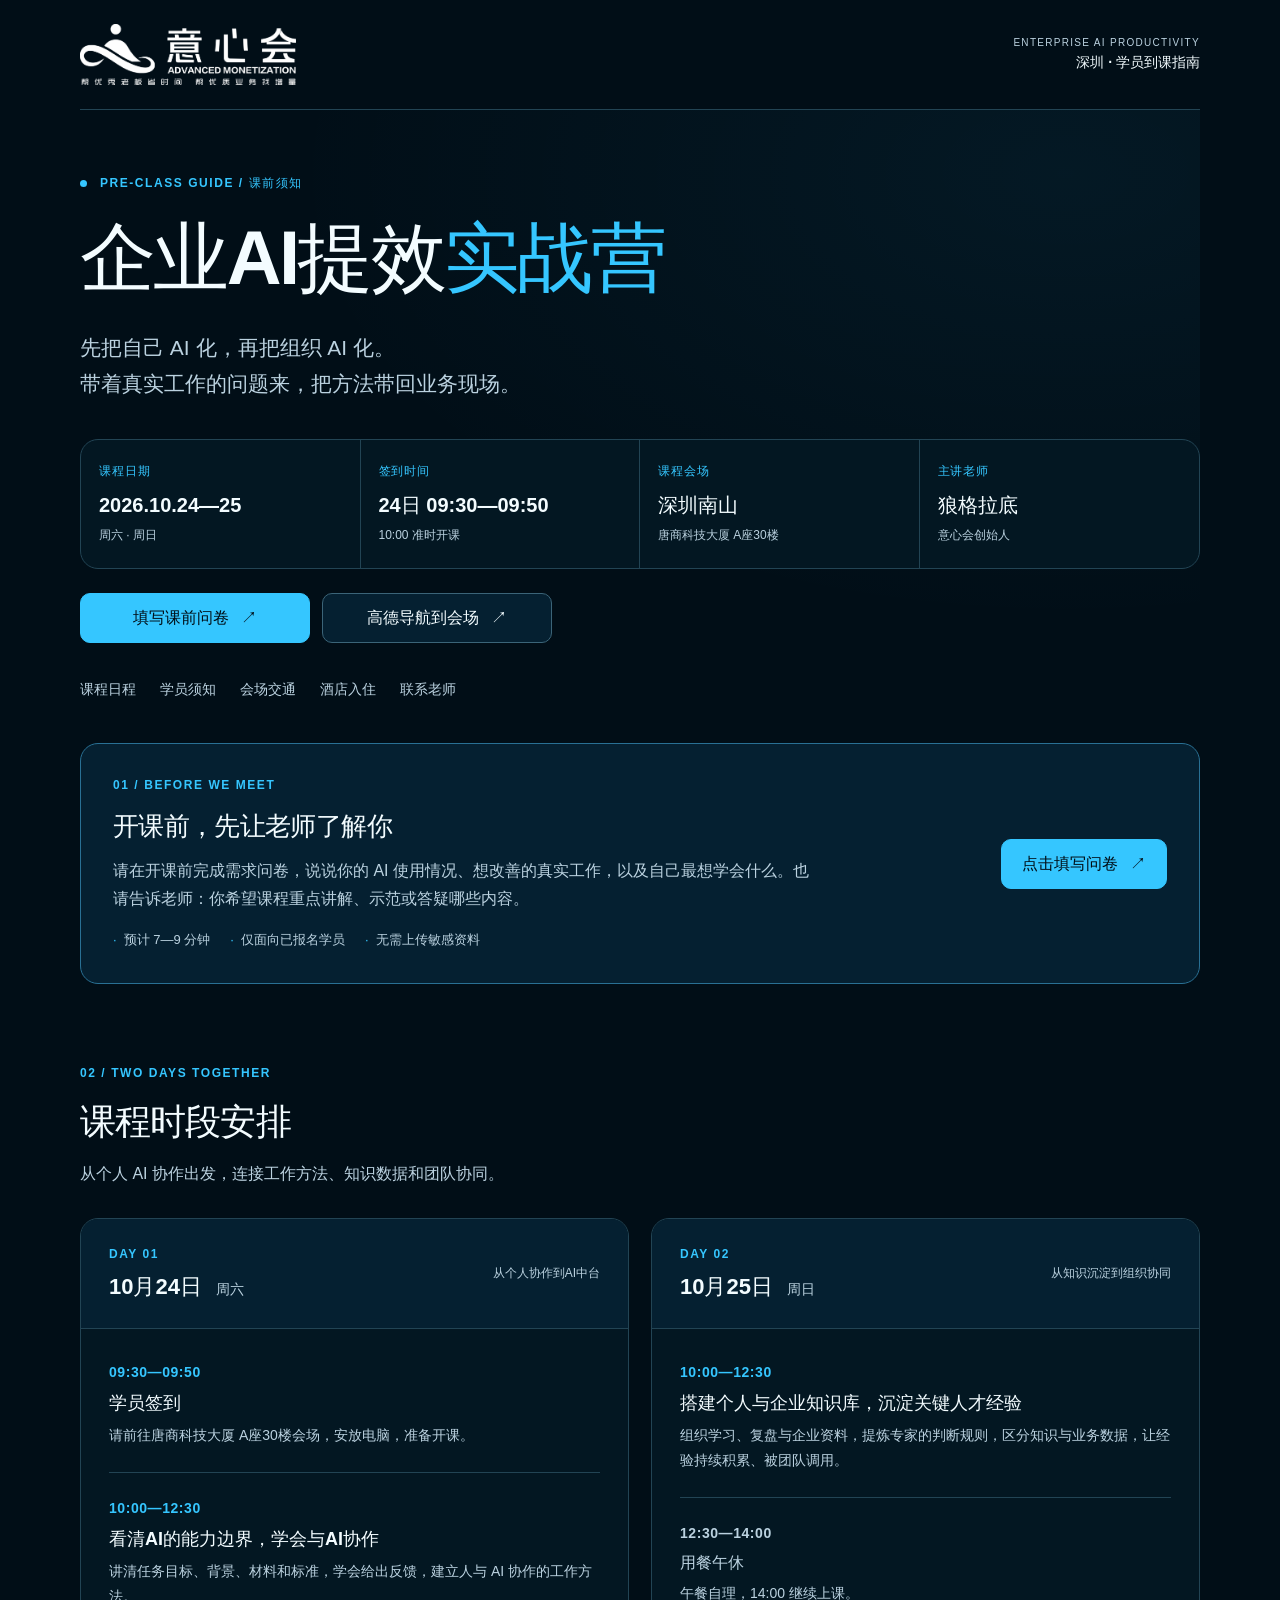
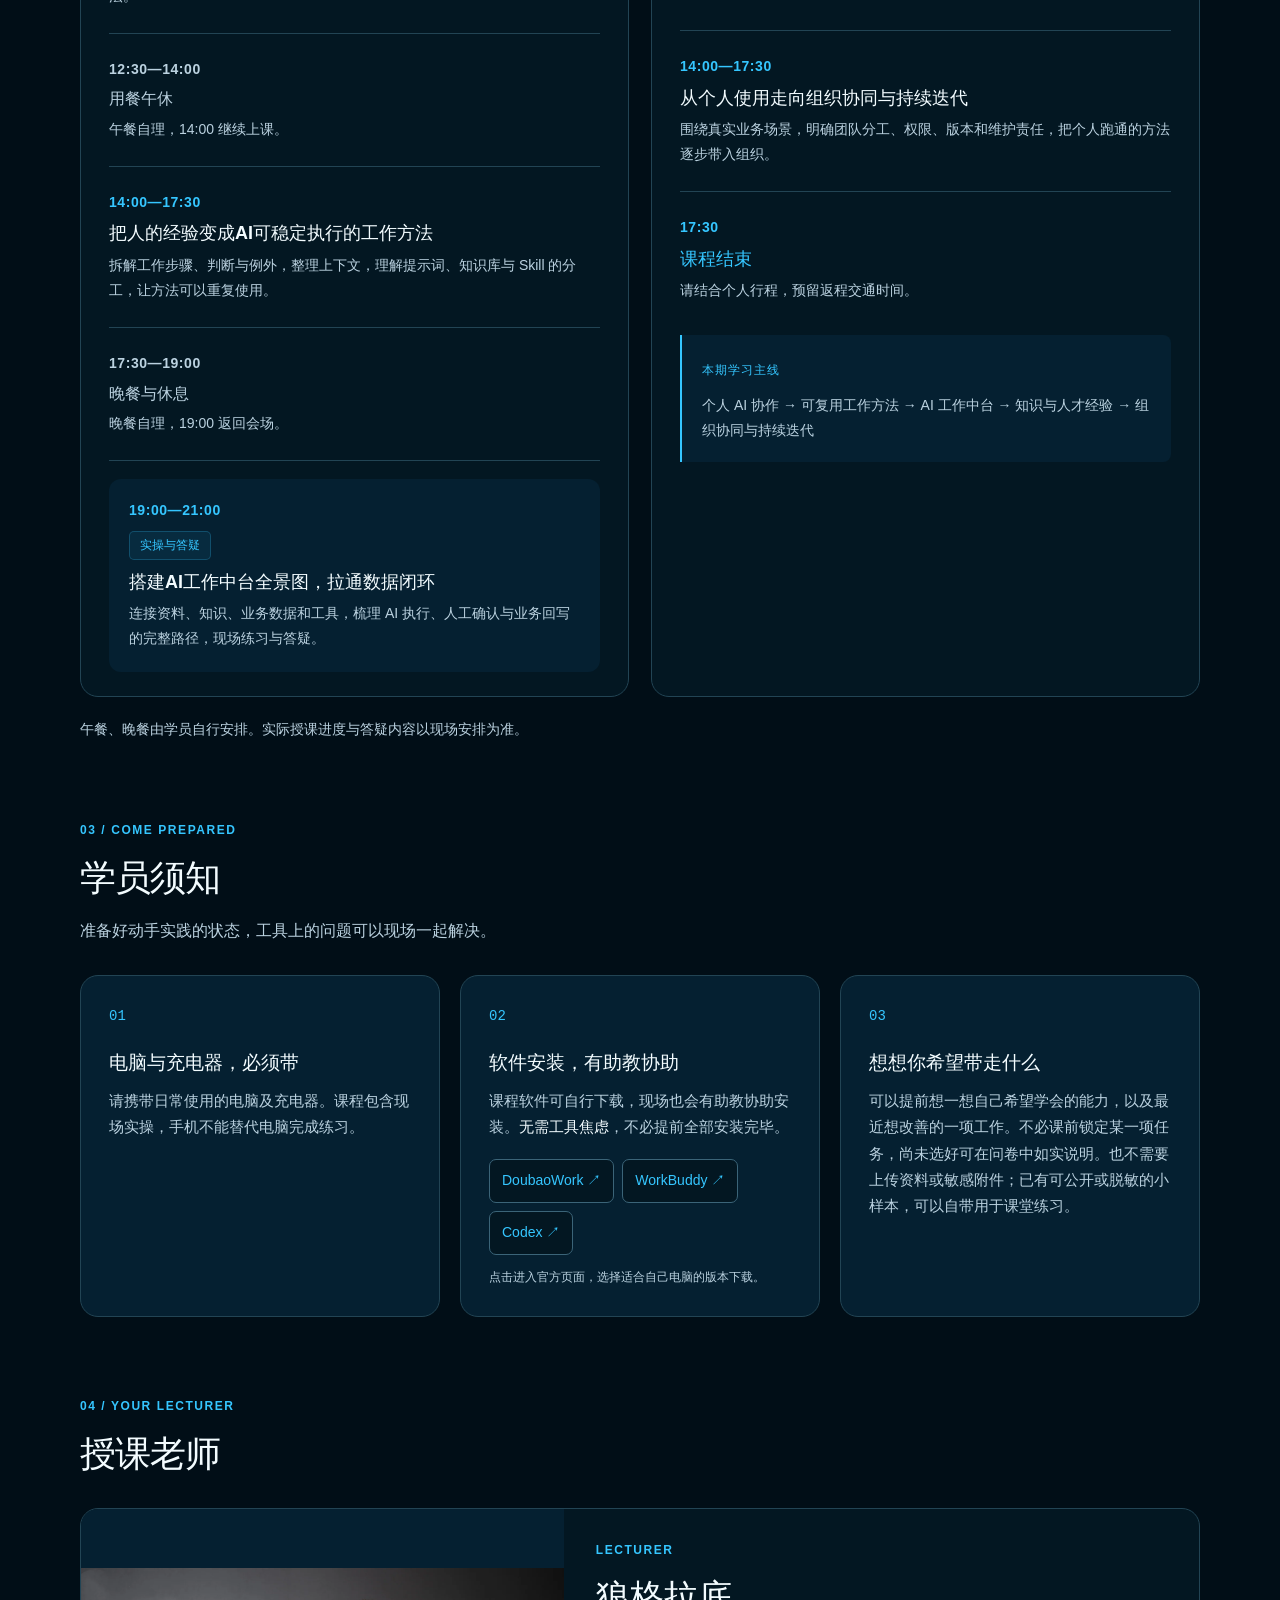
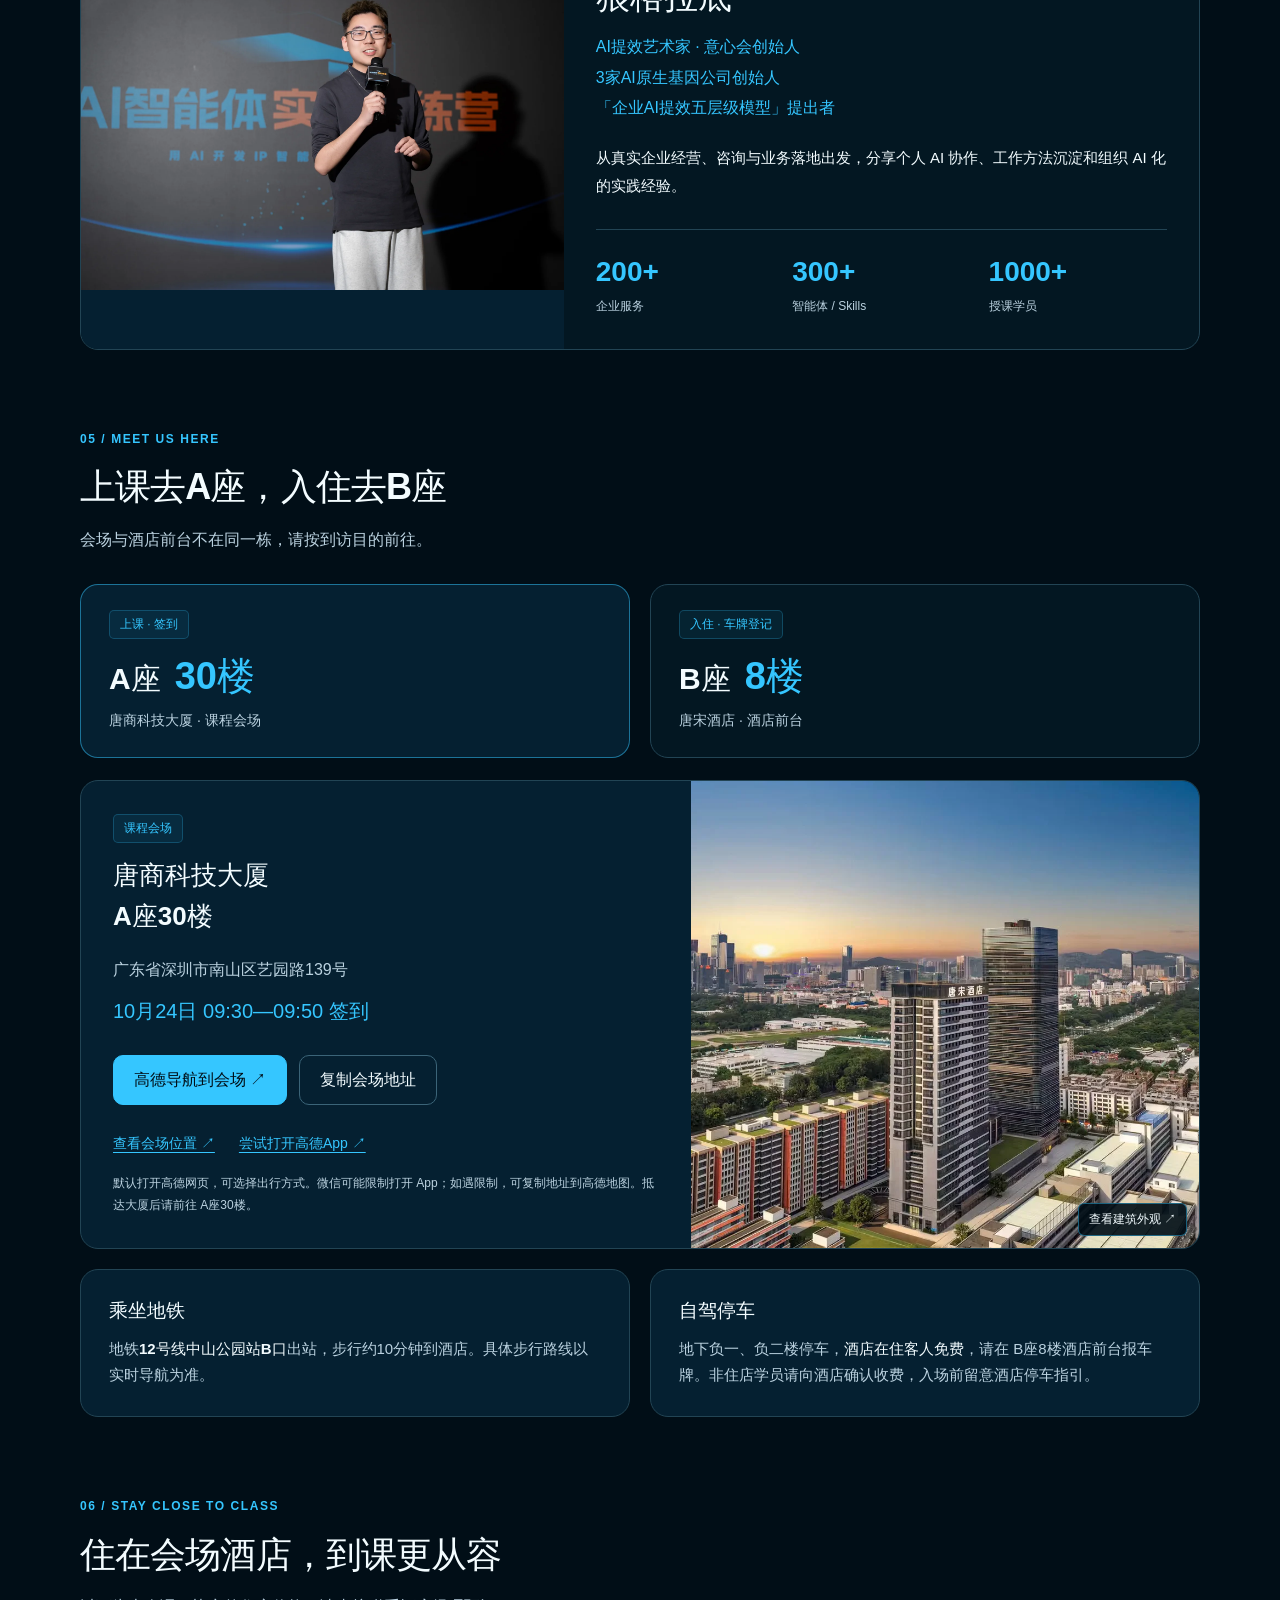
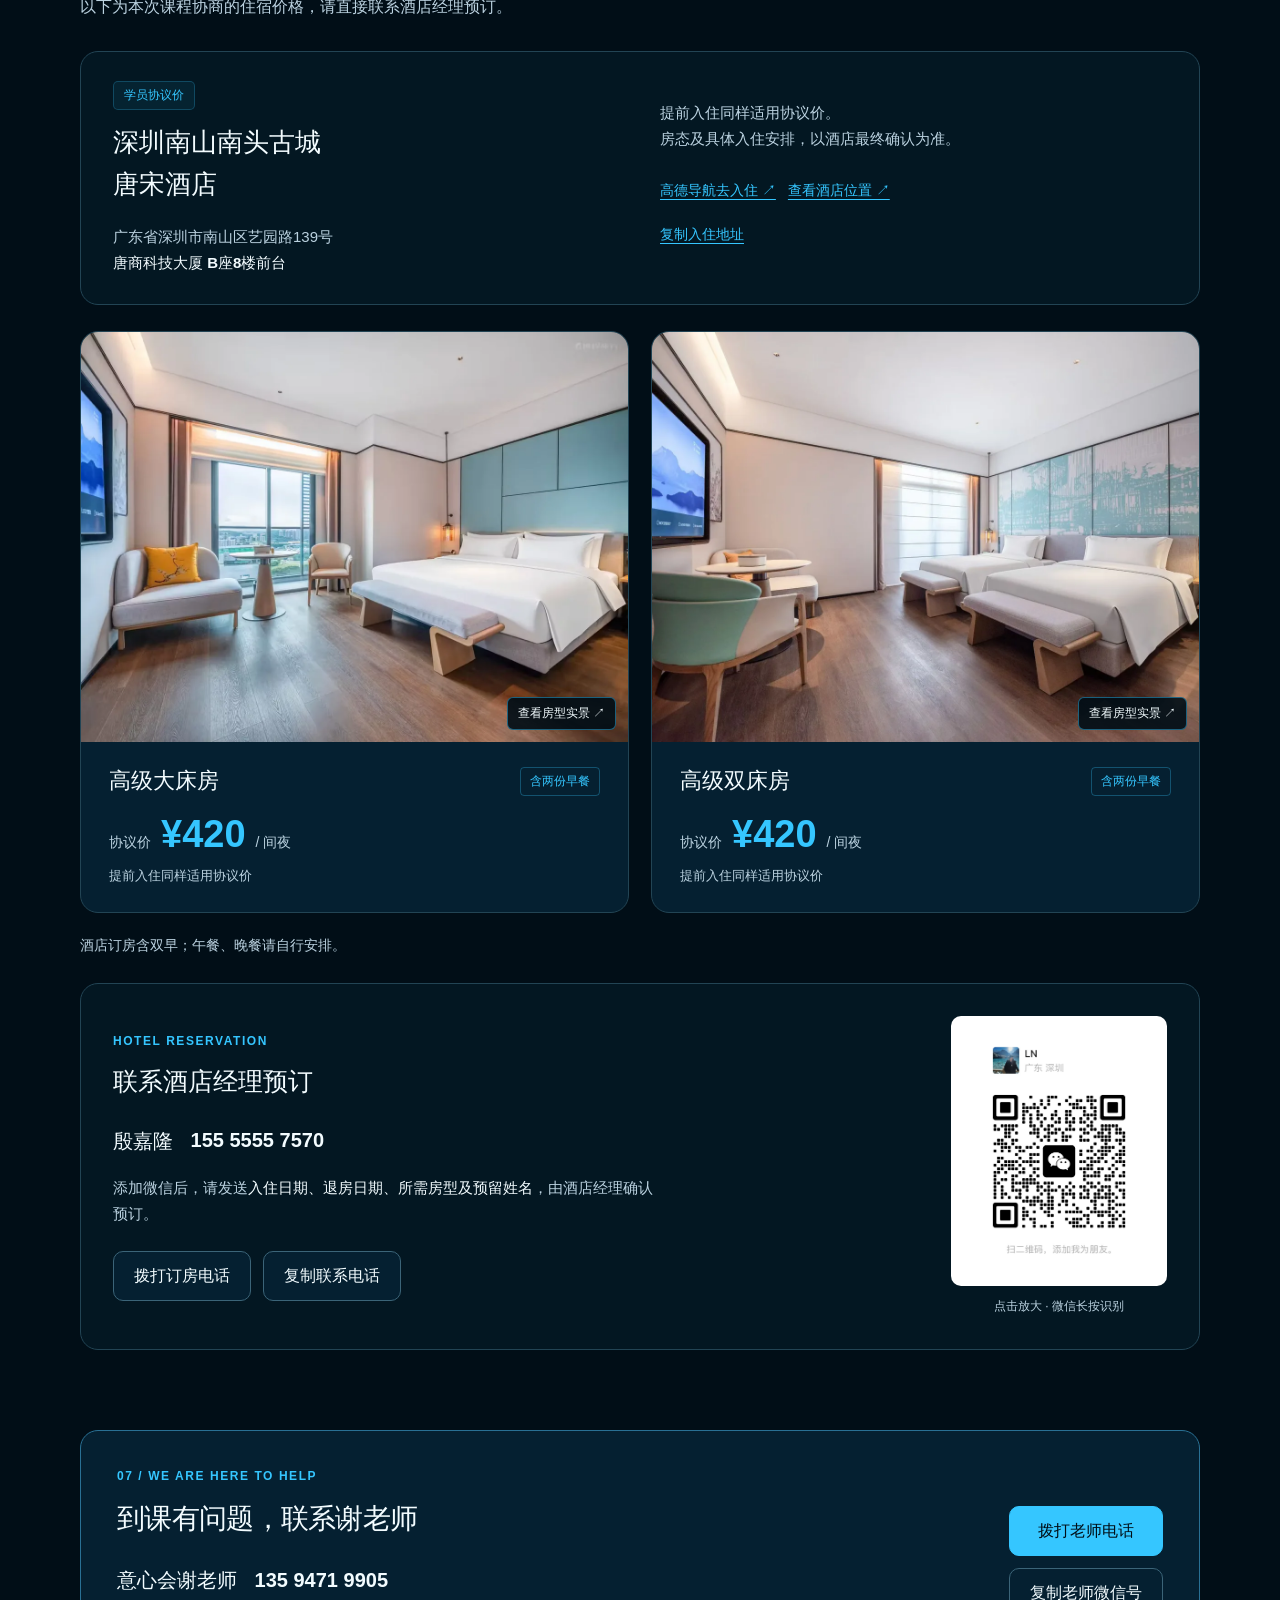
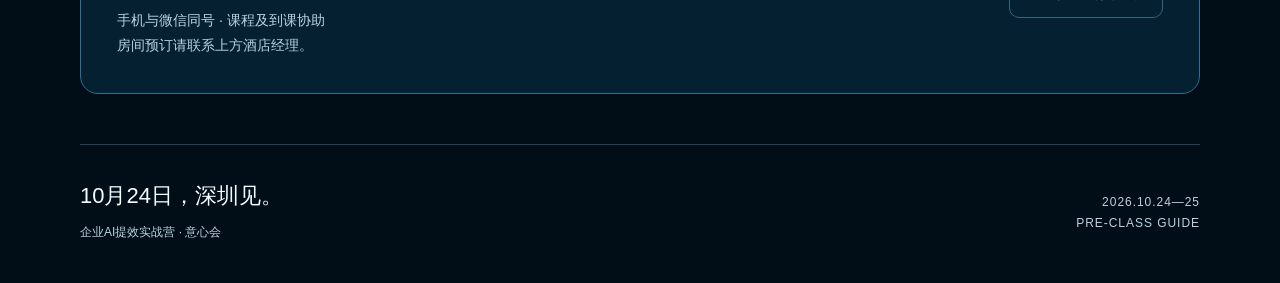
==== index.html @ a50c5058 "Publish Shenzhen October guide with approved survey and deduplicated hotel image" ====
<!doctype html>
<html lang="zh-CN">
<head>
  <meta charset="utf-8">
  <meta name="viewport" content="width=device-width, initial-scale=1, viewport-fit=cover">
  <meta name="theme-color" content="#010e17">
  <meta name="color-scheme" content="dark">
  <meta name="description" content="10月24—25日深圳《企业AI提效实战营》已报名学员课前须知：课程日程、课前问卷、会场导航与酒店入住。">
  <meta property="og:title" content="企业AI提效实战营｜深圳课前须知">
  <meta property="og:description" content="2026.10.24—25 · 深圳南山｜填写需求问卷，查看课程安排与会场交通。">
  <meta property="og:type" content="website">
  <meta property="og:url" content="https://yichinghui.github.io/enterprise-ai-productivity-camp-guide-2026-10/">
  <meta property="og:image" content="https://yichinghui.github.io/enterprise-ai-productivity-camp-guide-2026-10/assets/logo-blue.png">
  <title>企业AI提效实战营｜深圳课前须知</title>
  <link rel="stylesheet" href="styles.css?v=20261006-sz2">
  <script src="config.js?v=20261006-sz2" defer></script>
  <script src="app.js?v=20261006-sz2" defer></script>
</head>
<body>
  <a class="skip-link" href="#main">跳到课程内容</a>
  <header class="site-header wrap">
    <a class="brand" href="#main" aria-label="意心会 · 返回课前须知首页"><img src="assets/logo-white.png" alt="意心会" width="2127" height="599" fetchpriority="high"></a>
    <div class="header-note"><span>ENTERPRISE AI PRODUCTIVITY</span><strong>深圳 · 学员到课指南</strong></div>
  </header>
  <main id="main" class="wrap">
    <section class="hero" aria-labelledby="course-title">
      <p class="eyebrow"><span class="status-dot" aria-hidden="true"></span> PRE-CLASS GUIDE / 课前须知</p>
      <h1 id="course-title"><span class="title-line">企业AI提效</span><span class="title-line accent">实战营</span></h1>
      <p class="hero-description">先把自己 AI 化，再把组织 AI 化。<br>带着真实工作的问题来，把方法带回业务现场。</p>
      <div class="hero-facts">
        <div><span class="label">课程日期</span><strong>2026.10.24—25</strong><small>周六 · 周日</small></div>
        <div><span class="label">签到时间</span><strong>24日 09:30—09:50</strong><small>10:00 准时开课</small></div>
        <div><span class="label">课程会场</span><strong>深圳南山</strong><small>唐商科技大厦 A座30楼</small></div>
        <div><span class="label">主讲老师</span><strong>狼格拉底</strong><small>意心会创始人</small></div>
      </div>
      <div class="actions hero-actions">
        <a class="button primary" data-link="survey" data-survey href="https://fcntz0gsnz8y.feishu.cn/share/base/form/shrcnh0z5AeRukf8LrL9CZU8iFb">填写课前问卷 <span aria-hidden="true">↗</span></a>
        <a class="button secondary" data-link="venueNavigation" data-testid="hero-venue-nav" href="https://uri.amap.com/navigation?to=113.927476,22.550902,%E5%94%90%E5%95%86%E7%A7%91%E6%8A%80%E5%A4%A7%E5%8E%A6A%E6%A0%8B&amp;mode=car&amp;policy=0&amp;src=yixinhui&amp;callnative=0">高德导航到会场 <span aria-hidden="true">↗</span></a>
      </div>
      <nav class="section-nav" aria-label="页面内容导航"><a href="#schedule">课程日程</a><a href="#prepare">学员须知</a><a href="#venue">会场交通</a><a href="#hotel">酒店入住</a><a href="#contact">联系老师</a></nav>
    </section>

    <section id="survey" class="survey-card" aria-labelledby="survey-title">
      <div><p class="eyebrow">01 / BEFORE WE MEET</p><h2 id="survey-title">开课前，先让老师了解你</h2><p>请在开课前完成需求问卷，说说你的 AI 使用情况、想改善的真实工作，以及自己最想学会什么。也请告诉老师：你希望课程重点讲解、示范或答疑哪些内容。</p><div class="inline-notes"><span>预计 7—9 分钟</span><span>仅面向已报名学员</span><span>无需上传敏感资料</span></div></div>
      <a class="button primary" data-link="survey" data-testid="survey-link" data-survey href="https://fcntz0gsnz8y.feishu.cn/share/base/form/shrcnh0z5AeRukf8LrL9CZU8iFb">点击填写问卷 <span aria-hidden="true">↗</span></a>
    </section>

    <section id="schedule" class="section" aria-labelledby="schedule-title">
      <div class="section-heading"><p class="eyebrow">02 / TWO DAYS TOGETHER</p><h2 id="schedule-title">课程时段安排</h2><p>从个人 AI 协作出发，连接工作方法、知识数据和团队协同。</p></div>
      <div class="day-grid">
        <article class="day-card"><header><div><span class="eyebrow">DAY 01</span><h3>10月24日 <small>周六</small></h3></div><span class="day-label">从个人协作到AI中台</span></header>
          <ol class="timeline">
            <li><time>09:30—09:50</time><div><h4>学员签到</h4><p>请前往唐商科技大厦 A座30楼会场，安放电脑，准备开课。</p></div></li>
            <li><time>10:00—12:30</time><div><h4>看清AI的能力边界，学会与AI协作</h4><p>讲清任务目标、背景、材料和标准，学会给出反馈，建立人与 AI 协作的工作方法。</p></div></li>
            <li class="break"><time>12:30—14:00</time><div><h4>用餐午休</h4><p>午餐自理，14:00 继续上课。</p></div></li>
            <li><time>14:00—17:30</time><div><h4>把人的经验变成AI可稳定执行的工作方法</h4><p>拆解工作步骤、判断与例外，整理上下文，理解提示词、知识库与 Skill 的分工，让方法可以重复使用。</p></div></li>
            <li class="break"><time>17:30—19:00</time><div><h4>晚餐与休息</h4><p>晚餐自理，19:00 返回会场。</p></div></li>
            <li class="night"><time>19:00—21:00</time><div><span class="mini-tag">实操与答疑</span><h4>搭建AI工作中台全景图，拉通数据闭环</h4><p>连接资料、知识、业务数据和工具，梳理 AI 执行、人工确认与业务回写的完整路径，现场练习与答疑。</p></div></li>
          </ol>
        </article>
        <article class="day-card"><header><div><span class="eyebrow">DAY 02</span><h3>10月25日 <small>周日</small></h3></div><span class="day-label">从知识沉淀到组织协同</span></header>
          <ol class="timeline">
            <li><time>10:00—12:30</time><div><h4>搭建个人与企业知识库，沉淀关键人才经验</h4><p>组织学习、复盘与企业资料，提炼专家的判断规则，区分知识与业务数据，让经验持续积累、被团队调用。</p></div></li>
            <li class="break"><time>12:30—14:00</time><div><h4>用餐午休</h4><p>午餐自理，14:00 继续上课。</p></div></li>
            <li><time>14:00—17:30</time><div><h4>从个人使用走向组织协同与持续迭代</h4><p>围绕真实业务场景，明确团队分工、权限、版本和维护责任，把个人跑通的方法逐步带入组织。</p></div></li>
            <li class="finish"><time>17:30</time><div><h4>课程结束</h4><p>请结合个人行程，预留返程交通时间。</p></div></li>
          </ol>
          <div class="learning-note"><span class="label">本期学习主线</span><p>个人 AI 协作 → 可复用工作方法 → AI 工作中台 → 知识与人才经验 → 组织协同与持续迭代</p></div>
        </article>
      </div>
      <p class="section-note">午餐、晚餐由学员自行安排。实际授课进度与答疑内容以现场安排为准。</p>
    </section>

    <section id="prepare" class="section" aria-labelledby="prepare-title">
      <div class="section-heading"><p class="eyebrow">03 / COME PREPARED</p><h2 id="prepare-title">学员须知</h2><p>准备好动手实践的状态，工具上的问题可以现场一起解决。</p></div>
      <div class="prep-grid">
        <article class="info-card"><span class="card-index">01</span><h3>电脑与充电器，必须带</h3><p>请携带日常使用的电脑及充电器。课程包含现场实操，手机不能替代电脑完成练习。</p></article>
        <article class="info-card"><span class="card-index">02</span><h3>软件安装，有助教协助</h3><p>课程软件可自行下载，现场也会有助教协助安装。<strong>无需工具焦虑</strong>，不必提前全部安装完毕。</p><div class="software-links" aria-label="课程软件官方下载"><a href="https://www.doubao.com/work">DoubaoWork ↗</a><a href="https://www.workbuddy.cn/">WorkBuddy ↗</a><a href="https://learn.chatgpt.com/docs/app">Codex ↗</a></div><p class="software-note">点击进入官方页面，选择适合自己电脑的版本下载。</p></article>
        <article class="info-card"><span class="card-index">03</span><h3>想想你希望带走什么</h3><p>可以提前想一想自己希望学会的能力，以及最近想改善的一项工作。不必课前锁定某一项任务，尚未选好可在问卷中如实说明。也不需要上传资料或敏感附件；已有可公开或脱敏的小样本，可以自带用于课堂练习。</p></article>
      </div>
    </section>

    <section id="lecturer" class="section" aria-labelledby="lecturer-title">
      <div class="section-heading"><p class="eyebrow">04 / YOUR LECTURER</p><h2 id="lecturer-title">授课老师</h2></div>
      <article class="lecturer-card">
        <div class="lecturer-image"><img src="assets/lecturer-portrait.webp" alt="讲师狼格拉底在实战营现场授课" width="1800" height="1198" loading="lazy" decoding="async"></div>
        <div class="lecturer-copy"><p class="eyebrow">LECTURER</p><h3>狼格拉底</h3><p class="lecturer-roles">AI提效艺术家 · 意心会创始人<br>3家AI原生基因公司创始人<br>「企业AI提效五层级模型」提出者</p><p class="lecturer-intro">从真实企业经营、咨询与业务落地出发，分享个人 AI 协作、工作方法沉淀和组织 AI 化的实践经验。</p><div class="lecturer-stats" aria-label="讲师服务实践"><div><strong>200+</strong><span>企业服务</span></div><div><strong>300+</strong><span>智能体 / Skills</span></div><div><strong>1000+</strong><span>授课学员</span></div></div></div>
      </article>
    </section>

    <section id="venue" class="section" aria-labelledby="venue-title">
      <div class="section-heading"><p class="eyebrow">05 / MEET US HERE</p><h2 id="venue-title">上课去A座，入住去B座</h2><p>会场与酒店前台不在同一栋，请按到访目的前往。</p></div>
      <div class="arrival-grid" aria-label="会场与酒店前台位置">
        <article class="arrival-card venue-arrival"><span class="mini-tag">上课 · 签到</span><h3>A座 <strong>30楼</strong></h3><p>唐商科技大厦 · 课程会场</p></article>
        <article class="arrival-card"><span class="mini-tag">入住 · 车牌登记</span><h3>B座 <strong>8楼</strong></h3><p>唐宋酒店 · 酒店前台</p></article>
      </div>
      <div class="venue-card"><div><span class="mini-tag">课程会场</span><h3>唐商科技大厦<br>A座30楼</h3><p class="venue-address">广东省深圳市南山区艺园路139号</p><p class="venue-floor">10月24日 09:30—09:50 签到</p><div class="actions"><a class="button primary" data-link="venueNavigation" data-testid="venue-nav" href="https://uri.amap.com/navigation?to=113.927476,22.550902,%E5%94%90%E5%95%86%E7%A7%91%E6%8A%80%E5%A4%A7%E5%8E%A6A%E6%A0%8B&amp;mode=car&amp;policy=0&amp;src=yixinhui&amp;callnative=0">高德导航到会场 ↗</a><button class="button secondary" type="button" data-copy="广东省深圳市南山区艺园路139号唐商科技大厦A座30楼，企业AI提效实战营会场" data-copy-label="会场地址">复制会场地址</button></div><div class="map-options"><a data-link="venueDetail" data-testid="venue-poi" href="https://ditu.amap.com/ssr/search/poi_detail?id=B0LR0OOZNV">查看会场位置 ↗</a><a data-link="venueApp" href="https://uri.amap.com/navigation?to=113.927476,22.550902,%E5%94%90%E5%95%86%E7%A7%91%E6%8A%80%E5%A4%A7%E5%8E%A6A%E6%A0%8B&amp;mode=car&amp;policy=0&amp;src=yixinhui&amp;callnative=1">尝试打开高德App ↗</a></div><p class="map-tip">默认打开高德网页，可选择出行方式。微信可能限制打开 App；如遇限制，可复制地址到高德地图。抵达大厦后请前往 A座30楼。</p></div><a class="venue-photo" href="assets/hotel-exterior.jpg" data-image-open data-image-title="唐商科技大厦与唐宋酒店外观"><img src="assets/hotel-exterior.webp" alt="唐商科技大厦与唐宋酒店建筑外观，点击放大" width="951" height="852" loading="lazy" decoding="async"><span>查看建筑外观 ↗</span></a></div>
      <div class="transport-grid"><article class="info-card"><h3>乘坐地铁</h3><p>地铁<strong>12号线中山公园站B口</strong>出站，步行约10分钟到酒店。具体步行路线以实时导航为准。</p></article><article class="info-card"><h3>自驾停车</h3><p>地下负一、负二楼停车，<strong>酒店在住客人免费</strong>，请在 B座8楼酒店前台报车牌。非住店学员请向酒店确认收费，入场前留意酒店停车指引。</p></article></div>
    </section>

    <section id="hotel" class="section" aria-labelledby="hotel-title">
      <div class="section-heading"><p class="eyebrow">06 / STAY CLOSE TO CLASS</p><h2 id="hotel-title">住在会场酒店，到课更从容</h2><p>以下为本次课程协商的住宿价格，请直接联系酒店经理预订。</p></div>
      <div class="hotel-overview hotel-overview-text"><div><span class="mini-tag">学员协议价</span><h3>深圳南山南头古城<br>唐宋酒店</h3><p>广东省深圳市南山区艺园路139号<br><strong>唐商科技大厦 B座8楼前台</strong></p></div><div><p class="hotel-policy">提前入住同样适用协议价。<br>房态及具体入住安排，以酒店最终确认为准。</p><div class="actions"><a class="text-link" data-link="hotelNavigation" href="https://uri.amap.com/navigation?to=113.926429,22.550971,%E6%B7%B1%E5%9C%B3%E5%8D%97%E5%B1%B1%E7%A7%91%E6%8A%80%E5%9B%AD%E5%8D%97%E5%A4%B4%E5%8F%A4%E5%9F%8E%E5%94%90%E5%AE%8B%E9%85%92%E5%BA%97&amp;mode=car&amp;policy=0&amp;src=yixinhui&amp;callnative=0">高德导航去入住 ↗</a><a class="text-link" data-link="hotelDetail" href="https://ditu.amap.com/ssr/search/poi_detail?id=B0L3AOY7JL">查看酒店位置 ↗</a></div><button class="copy-text" type="button" data-copy="深圳南山南头古城唐宋酒店，广东省深圳市南山区艺园路139号唐商科技大厦B座8楼前台" data-copy-label="酒店入住地址">复制入住地址</button></div></div>
      <div class="room-grid">
        <article class="room-card"><a class="room-photo" href="assets/room-king.jpg" data-image-open data-image-title="高级大床房实景"><img src="assets/room-king.webp" alt="高级大床房实景照片，点击放大" width="1200" height="900" loading="lazy" decoding="async"><span>查看房型实景 ↗</span></a><div class="room-copy"><div class="room-heading"><h3>高级大床房</h3><span class="breakfast">含两份早餐</span></div><p class="room-price"><span>协议价</span><strong>¥420</strong><span>/ 间夜</span></p><p>提前入住同样适用协议价</p></div></article>
        <article class="room-card"><a class="room-photo" href="assets/room-twin.jpg" data-image-open data-image-title="高级双床房实景"><img src="assets/room-twin.webp" alt="高级双床房实景照片，点击放大" width="1200" height="900" loading="lazy" decoding="async"><span>查看房型实景 ↗</span></a><div class="room-copy"><div class="room-heading"><h3>高级双床房</h3><span class="breakfast">含两份早餐</span></div><p class="room-price"><span>协议价</span><strong>¥420</strong><span>/ 间夜</span></p><p>提前入住同样适用协议价</p></div></article>
      </div>
      <p class="section-note">酒店订房含双早；午餐、晚餐请自行安排。</p>
      <div class="booking-card"><div class="booking-copy"><p class="eyebrow">HOTEL RESERVATION</p><h3>联系酒店经理预订</h3><p class="booking-name">殷嘉隆 <a href="tel:15555557570">155 5555 7570</a></p><p>添加微信后，请发送<strong>入住日期、退房日期、所需房型及预留姓名</strong>，由酒店经理确认预订。</p><div class="actions"><a class="button secondary" href="tel:15555557570">拨打订房电话</a><button class="button secondary" type="button" data-copy="15555557570" data-copy-label="订房联系电话">复制联系电话</button></div></div><div class="qr-block"><a class="qr-link" href="assets/manager-wechat.jpg" data-qr-open aria-label="放大酒店经理殷嘉隆的微信二维码"><img src="assets/manager-wechat.jpg" alt="酒店经理殷嘉隆微信名片二维码，点击放大后可长按识别" width="888" height="1131" loading="lazy" decoding="async"></a><p>点击放大 · 微信长按识别</p></div></div>
    </section>

    <section id="contact" class="contact-card" aria-labelledby="contact-title"><div><p class="eyebrow">07 / WE ARE HERE TO HELP</p><h2 id="contact-title">到课有问题，联系谢老师</h2><p class="contact-name">意心会谢老师 <a href="tel:13594719905">135 9471 9905</a></p><p>手机与微信同号 · 课程及到课协助<br>房间预订请联系上方酒店经理。</p></div><div class="actions"><a class="button primary" href="tel:13594719905">拨打老师电话</a><button class="button secondary" type="button" data-copy="13594719905" data-copy-label="谢老师微信号">复制老师微信号</button></div></section>
    <footer class="footer"><div><strong>10月24日，深圳见。</strong><p>企业AI提效实战营 · 意心会</p></div><span>2026.10.24—25<br>PRE-CLASS GUIDE</span></footer>
  </main>

  <nav class="mobile-dock" aria-label="学员快捷操作"><a class="button primary" data-link="survey" data-survey href="https://fcntz0gsnz8y.feishu.cn/share/base/form/shrcnh0z5AeRukf8LrL9CZU8iFb">填写问卷 ↗</a><a class="button secondary" data-link="venueNavigation" href="https://uri.amap.com/navigation?to=113.927476,22.550902,%E5%94%90%E5%95%86%E7%A7%91%E6%8A%80%E5%A4%A7%E5%8E%A6A%E6%A0%8B&amp;mode=car&amp;policy=0&amp;src=yixinhui&amp;callnative=0">高德导航 ↗</a></nav>
  <div id="toast" role="status" aria-live="polite" aria-atomic="true"></div>
  <dialog id="qr-dialog" aria-labelledby="qr-title"><div class="dialog-head"><h2 id="qr-title">酒店经理 · 殷嘉隆</h2><button class="close-button" type="button" data-qr-close aria-label="关闭微信二维码">关闭 ×</button></div><p>在微信中长按二维码识别；也可保存图片后扫一扫。</p><img src="assets/manager-wechat.jpg" alt="酒店经理殷嘉隆的完整微信二维码名片" width="888" height="1131" loading="lazy"><a href="assets/manager-wechat.jpg" target="_blank" rel="noopener noreferrer">打开原图 ↗</a></dialog>
  <dialog id="image-dialog" aria-labelledby="image-title" aria-describedby="image-help">
    <div class="dialog-head"><h2 id="image-title">酒店实景图片</h2><button class="close-button" type="button" data-image-close aria-label="关闭酒店图片">关闭 ×</button></div>
    <p id="image-help">点击“放大细节”后，可滑动查看图片；微信中也可长按保存。</p>
    <div class="image-tools"><button class="button secondary" type="button" data-image-zoom aria-pressed="false" aria-controls="image-frame">放大细节 ＋</button><a id="image-original" href="assets/hotel-exterior.jpg">打开 JPG 原图 ↗</a></div>
    <p id="image-status" role="status" aria-live="polite" hidden></p>
    <button class="button secondary" type="button" data-image-retry hidden>重新加载图片</button>
    <div id="image-frame" class="image-frame" tabindex="0" role="region" aria-label="酒店图片，可放大后滑动查看"><img id="guide-full-image" src="assets/hotel-exterior.jpg" alt="唐宋酒店建筑外观" width="951" height="852" loading="lazy" decoding="async"></div>
  </dialog>
  <noscript><p class="noscript-note">会场：深圳市南山区艺园路139号唐商科技大厦A座30楼；酒店入住：B座8楼；联系老师：13594719905。主要链接可直接打开；复制按钮需要启用JavaScript。</p></noscript>
</body>
</html>
---- styles.css ----
:root{--bg:#010e17;--section:#031722;--card:#052031;--accent:#35c6ff;--text:#f3fcff;--muted:#bbd2e0;--border:#224454;--radius:18px;color-scheme:dark;font-family:-apple-system,BlinkMacSystemFont,"Segoe UI","PingFang SC","Microsoft YaHei",sans-serif;color:var(--text);background:var(--bg);font-synthesis:none}
*{box-sizing:border-box}html{scroll-behavior:smooth;scroll-padding-top:24px}body{margin:0;font-size:16px;line-height:1.75;-webkit-text-size-adjust:100%}a{color:inherit;text-decoration:none}button{font:inherit;cursor:pointer}img{display:block;max-width:100%;height:auto}h1,h2,h3,h4,p{margin:0}h1,h2,h3,h4{line-height:1.35}h2{font-size:clamp(24px,3.2vw,36px);letter-spacing:-.025em}h3{font-size:22px}h4{font-size:18px}p{color:var(--muted)}button,a,summary{-webkit-tap-highlight-color:transparent}:focus-visible{outline:3px solid var(--accent);outline-offset:5px}::selection{background:var(--accent);color:var(--bg)}.wrap{width:min(1120px,calc(100% - 48px));margin-inline:auto}.accent{color:var(--accent)}.eyebrow,.label{font-size:12px;letter-spacing:.13em;font-weight:700;color:var(--accent);line-height:1.6}.label{letter-spacing:.08em}.eyebrow{margin-bottom:14px}.skip-link{position:fixed;top:10px;left:10px;z-index:10;transform:translateY(-200%);background:var(--accent);color:var(--bg);padding:10px 20px}.skip-link:focus{transform:none}.site-header{display:flex;justify-content:space-between;align-items:center;padding-block:24px;border-bottom:1px solid var(--border);gap:20px}.brand{display:block;width:216px;padding:12px;background:#fff;border-radius:4px;flex-shrink:0}.brand img{width:100%;height:auto}.header-note{text-align:right;line-height:1.5}.header-note span{display:block;font-size:10px;letter-spacing:.13em;color:var(--muted)}.header-note strong{font-size:14px}.hero{padding-top:64px;background:radial-gradient(ellipse at 88% 10%,#35c6ff0f,transparent 56%)}.status-dot{display:inline-block;width:7px;height:7px;border-radius:50%;background:var(--accent);margin-right:8px}.hero h1{font-size:clamp(42px,6.5vw,76px);letter-spacing:-.035em;white-space:nowrap;font-weight:800}.hero-description{font-size:21px;margin-top:20px}.mobile-only{display:none}.hero-facts{display:grid;grid-template-columns:repeat(4,minmax(0,1fr));margin:36px 0 24px;border:1px solid var(--border);border-radius:var(--radius);overflow:hidden;background:var(--section)}.hero-facts>div{padding:22px 18px;border-right:1px solid var(--border)}.hero-facts>div:last-child{border:0}.hero-facts .label,.hero-facts strong,.hero-facts small{display:block}.hero-facts strong{font-size:20px;margin:7px 0 2px;font-variant-numeric:tabular-nums}.hero-facts small{color:var(--muted);font-size:12px}.actions{display:flex;flex-wrap:wrap;gap:12px}.button{min-height:48px;padding:12px 20px;display:inline-flex;justify-content:center;align-items:center;gap:12px;text-align:center;font-weight:700;line-height:1.5;font-size:16px;border:1px solid transparent;border-radius:10px;transition:background .15s,border-color .15s;touch-action:manipulation}.primary{background:var(--accent);color:var(--bg);border-color:var(--accent)}.secondary{background:var(--card);border-color:#3b6478;color:var(--text)}@media(hover:hover){.primary:hover{background:#7edbff;border-color:#7edbff}.secondary:hover{background:#0c3044;border-color:var(--accent)}.text-link:hover,.map-options a:hover{color:#7edbff}}.hero-actions .button{min-width:230px}.section-nav{display:flex;flex-wrap:wrap;gap:8px 24px;padding-block:24px 32px}.section-nav a{display:flex;align-items:center;min-height:44px;font-size:14px;color:var(--muted);border-bottom:1px solid transparent}.section-nav a:hover{color:var(--accent);border-color:var(--accent)}.survey-card{display:grid;grid-template-columns:1fr auto;align-items:center;gap:36px;padding:32px;background:var(--card);border:1px solid #297094;border-radius:var(--radius)}.survey-card h2{font-size:26px;margin-bottom:12px}.survey-card p:not(.eyebrow){max-width:700px}.inline-notes{display:flex;flex-wrap:wrap;gap:6px 20px;color:var(--muted);font-size:13px;margin-top:16px}.inline-notes span::before{content:'·';color:var(--accent);margin-right:7px}.section{padding-top:80px}.section-heading{margin-bottom:30px}.section-heading>p:last-child:not(.eyebrow){margin-top:14px;max-width:760px}.day-grid,.room-grid{display:grid;grid-template-columns:repeat(2,minmax(0,1fr));gap:22px}.day-card{background:var(--section);border:1px solid var(--border);border-radius:var(--radius);overflow:hidden}.day-card>header{background:var(--card);padding:26px 28px;border-bottom:1px solid var(--border);display:flex;justify-content:space-between;gap:18px;align-items:center}.day-card .eyebrow{display:block;margin-bottom:8px}.day-card h3 small{font-size:14px;font-weight:400;color:var(--muted);margin-left:8px}.day-label{font-size:12px;color:var(--muted);text-align:right}.timeline{list-style:none;padding:8px 28px 24px;margin:0}.timeline li{position:relative;padding:24px 0;border-bottom:1px solid var(--border)}.timeline li:last-child{border:0;padding-bottom:8px}.timeline time{display:block;color:var(--accent);font-size:14px;line-height:1.6;font-weight:700;font-variant-numeric:tabular-nums;margin-bottom:8px;letter-spacing:.04em}.timeline h4{margin-bottom:7px}.timeline p{font-size:14px;line-height:1.8}.timeline .break h4{font-size:16px;color:var(--muted);font-weight:500}.timeline .break time{color:var(--muted)}.timeline .night{margin-top:18px;padding:20px;border:1px solid #297094;border-radius:12px;background:var(--card)}.timeline .night:last-child{padding-bottom:20px}.mini-tag{display:inline-block;font-size:12px;color:var(--accent);background:#35c6ff12;border:1px solid #35c6ff3b;padding:4px 10px;border-radius:5px;line-height:1.6;margin-bottom:12px}.timeline .night .mini-tag{margin-bottom:10px}.timeline .finish h4{color:var(--accent)}.learning-note{margin:0 28px 28px;padding:20px;background:var(--card);border-left:2px solid var(--accent);border-radius:0 8px 8px 0}.learning-note p{font-size:14px;margin-top:10px}.section-note{font-size:14px;margin-top:20px}.prep-grid{display:grid;grid-template-columns:repeat(3,minmax(0,1fr));gap:20px}.info-card{padding:28px;background:var(--card);border:1px solid var(--border);border-radius:var(--radius)}.card-index{display:block;color:var(--accent);font-size:14px;margin-bottom:22px;font-family:monospace}.info-card h3{font-size:19px;margin-bottom:12px}.info-card p{font-size:15px}.info-card strong{color:var(--text);font-weight:600}.lecturer-card{display:grid;grid-template-columns:340px 1fr;background:var(--section);border:1px solid var(--border);border-radius:var(--radius);overflow:hidden}.lecturer-image{background:var(--card)}.lecturer-image img{height:100%;width:100%;object-fit:cover;object-position:50% 35%}.lecturer-copy{padding:40px}.lecturer-copy h3{font-size:34px;margin-bottom:12px}.lecturer-roles{color:var(--text);margin-bottom:20px}.lecturer-copy>p:last-of-type{font-size:15px}.lecturer-stats{display:grid;grid-template-columns:repeat(3,minmax(0,1fr));gap:18px;margin-top:28px;padding-top:24px;border-top:1px solid var(--border)}.lecturer-stats strong{color:var(--accent);font-size:28px;line-height:1.3;display:block}.lecturer-stats span{color:var(--muted);font-size:12px;display:block;margin-top:6px}.venue-card{display:grid;grid-template-columns:1.2fr 1fr;border:1px solid var(--border);border-radius:var(--radius);background:var(--card);overflow:hidden}.venue-card>div{padding:32px}.venue-card h3,.hotel-overview h3{font-size:26px;margin-bottom:18px;line-height:1.6}.venue-card>img{width:100%;height:100%;object-fit:cover;object-position:56% center}.venue-address{font-size:16px}.venue-floor{font-size:20px;color:var(--accent);margin:10px 0 26px}.map-options{display:flex;flex-wrap:wrap;gap:4px 24px;margin-top:16px;color:var(--accent)}.map-options a{min-height:44px;display:inline-flex;align-items:center;font-size:14px;text-decoration:underline;text-underline-offset:4px}.map-tip{font-size:12px;margin-top:8px;line-height:1.8}.transport-grid{display:grid;grid-template-columns:repeat(2,minmax(0,1fr));gap:20px;margin-top:20px}.transport-details{margin-top:20px;border:1px solid var(--border);border-radius:12px;background:var(--section);overflow:hidden}.transport-details summary{padding:18px 24px;cursor:pointer;display:flex;align-items:center;justify-content:space-between;gap:20px;font-size:15px;list-style:none}.transport-details summary::-webkit-details-marker{display:none}.transport-details summary span{font-size:24px;color:var(--accent);transition:transform .2s}.transport-details[open] summary span{transform:rotate(45deg)}.details-content{padding:0 24px 24px}.details-content>p{font-size:13px;margin:4px 0 20px}.guide-images{display:grid;grid-template-columns:repeat(2,minmax(0,1fr));gap:16px;align-items:start}.guide-images img{border-radius:8px;width:100%}.hotel-overview{display:grid;grid-template-columns:1fr 1fr;align-items:center;gap:40px;margin-bottom:26px;border:1px solid var(--border);border-radius:var(--radius);overflow:hidden;background:var(--section)}.hotel-overview>img{width:100%;height:100%;min-height:320px;object-fit:cover}.hotel-overview>div{padding:24px 32px 24px 0}.hotel-overview p{font-size:15px}.text-link{color:var(--accent);display:inline-flex;align-items:center;min-height:44px;margin-top:16px;font-size:14px;text-decoration:underline;text-underline-offset:4px}.room-card{border:1px solid var(--border);background:var(--card);border-radius:var(--radius);overflow:hidden}.room-card>img{width:100%;aspect-ratio:3/2;object-fit:cover}.room-copy{padding:24px 28px}.room-heading{display:flex;align-items:center;justify-content:space-between;gap:12px}.room-heading h3{font-size:22px}.breakfast{font-size:12px;color:var(--accent);border:1px solid #35c6ff4d;padding:3px 9px;border-radius:4px}.room-price{display:flex;flex-wrap:wrap;align-items:baseline;gap:10px;margin:12px 0 4px}.room-price strong{font-size:38px;color:var(--accent);line-height:1.4;font-variant-numeric:tabular-nums}.room-price span{font-size:14px}.room-copy>p:last-child{font-size:13px}.booking-card{display:grid;grid-template-columns:1fr 216px;align-items:center;gap:40px;margin-top:26px;padding:32px;border:1px solid var(--border);border-radius:var(--radius);background:var(--section)}.booking-copy h3{font-size:25px}.booking-name{font-size:20px;color:var(--text);margin:20px 0 12px}.booking-name a{display:inline-flex;align-items:center;min-height:44px;margin-left:12px;font-variant-numeric:tabular-nums;font-weight:700}.booking-copy>p:not(.eyebrow):not(.booking-name){font-size:15px;max-width:540px}.booking-copy strong{color:var(--text)}.booking-copy .actions{margin-top:24px}.qr-block{max-width:216px;width:100%}.qr-link{display:block;padding:10px;background:#fff;border-radius:10px}.qr-link img{width:100%;object-fit:contain}.qr-block>p{font-size:12px;text-align:center;margin-top:10px}.contact-card{margin-top:80px;padding:36px;border:1px solid #297094;border-radius:var(--radius);background:var(--card);display:grid;grid-template-columns:1fr auto;gap:30px;align-items:center}.contact-card h2{font-size:28px}.contact-name{margin:20px 0 6px;color:var(--text);font-size:20px}.contact-name a{display:inline-flex;align-items:center;min-height:44px;font-weight:700;margin-left:12px;font-variant-numeric:tabular-nums}.contact-card p:last-child{font-size:14px}.contact-card>.actions{flex-direction:column}.footer{display:flex;justify-content:space-between;gap:20px;align-items:center;margin-top:50px;padding:32px 0 40px;border-top:1px solid var(--border)}.footer strong{font-size:22px;font-weight:500}.footer p,.footer>span{font-size:12px;color:var(--muted);margin-top:6px}.footer>span{text-align:right;letter-spacing:.08em}.mobile-dock{display:none}#toast{position:fixed;left:50%;bottom:32px;transform:translate(-50%,12px);width:max-content;max-width:calc(100vw - 32px);padding:12px 20px;border:1px solid #467d98;background:#103046;border-radius:10px;color:var(--text);box-shadow:0 8px 30px #0005;font-size:14px;z-index:30;pointer-events:none;opacity:0;transition:opacity .15s,transform .15s}#toast.visible{opacity:1;transform:translate(-50%,0)}#qr-dialog{color:var(--text);background:var(--section);border:1px solid #497b94;border-radius:16px;padding:20px;max-width:480px;width:calc(100% - 24px);max-height:calc(100vh - 32px);max-height:calc(100dvh - 32px);overflow:auto;overscroll-behavior:contain}#qr-dialog::backdrop{background:#000b;backdrop-filter:blur(4px)}.dialog-head{display:flex;align-items:center;justify-content:space-between;gap:12px}.dialog-head h2{font-size:19px}.close-button{min-height:44px;min-width:66px;border:1px solid var(--border);border-radius:8px;color:var(--text);background:var(--card);padding:8px 12px;font-size:14px}#qr-dialog>p{font-size:12px;margin:12px 0}#qr-dialog>img{background:#fff;border:8px solid white;border-radius:8px;width:auto;max-height:calc(100vh - 200px);max-height:calc(100dvh - 200px);object-fit:contain;margin-inline:auto}#qr-dialog>a{display:block;min-height:44px;text-align:center;padding-top:12px;color:var(--accent);font-size:14px}.noscript-note{padding:20px;max-width:1120px;margin:auto;font-size:14px}body.modal-open{overflow:hidden}
@media(min-width:1440px){.hero h1{font-size:80px}}
@media(max-width:1024px){.hero-facts{grid-template-columns:repeat(2,minmax(0,1fr))}.hero-facts>div:nth-child(2){border-right:0}.hero-facts>div:nth-child(-n+2){border-bottom:1px solid var(--border)}.survey-card{grid-template-columns:1fr;gap:24px}.survey-card>.button{justify-self:start}.prep-grid{gap:14px}.info-card{padding:24px}.lecturer-card{grid-template-columns:280px 1fr}.lecturer-copy{padding:30px}.venue-card{grid-template-columns:1.2fr 1fr}.venue-card>div{padding:26px}.venue-card .actions{flex-direction:column}.hotel-overview{gap:28px}.contact-card{grid-template-columns:1fr}.contact-card>.actions{flex-direction:row}}
@media(max-width:800px){.day-grid{grid-template-columns:1fr}.day-card>header{padding:24px}.timeline{padding-inline:24px}.timeline li{display:grid;grid-template-columns:120px minmax(0,1fr);gap:18px}.timeline .night{display:block}.timeline .night>div{margin-top:8px}.learning-note{margin:0 24px 24px}.prep-grid{grid-template-columns:1fr}.card-index{margin-bottom:12px}.lecturer-card{grid-template-columns:240px 1fr}.lecturer-copy{padding:24px}.lecturer-copy h3{font-size:30px}.lecturer-stats{gap:10px}.lecturer-stats strong{font-size:25px}.venue-card{grid-template-columns:1fr}.venue-card>img{aspect-ratio:16/9;max-height:420px;object-position:center}.venue-card .actions{flex-direction:row}.hotel-overview{grid-template-columns:1fr 1fr;gap:24px}.hotel-overview h3{font-size:22px}.hotel-overview>div{padding-right:24px}.hotel-overview>img{min-height:300px}.booking-card{grid-template-columns:1fr 190px;gap:24px;padding:26px}.booking-name a{margin-left:0;display:flex}.room-copy{padding:20px}.room-heading{align-items:flex-start;flex-direction:column;gap:8px}}
@media(max-width:760px){body{padding-bottom:calc(92px + env(safe-area-inset-bottom,0px))}.mobile-dock{display:grid;grid-template-columns:1fr 1fr;gap:10px;position:fixed;z-index:20;bottom:0;left:0;right:0;background:#031722f5;border-top:1px solid #3b6478;padding:12px max(16px,env(safe-area-inset-right,0px)) calc(12px + env(safe-area-inset-bottom,0px)) max(16px,env(safe-area-inset-left,0px));backdrop-filter:blur(12px)}.mobile-dock .button{min-height:50px;padding-inline:10px}#toast{bottom:calc(94px + env(safe-area-inset-bottom,0px))}.header-note span{max-width:130px;margin-left:auto;font-size:9px}.header-note strong{font-size:12px}.brand{width:186px}.section{padding-top:64px}.section-heading{margin-bottom:24px}.contact-card{margin-top:64px}}
@media(max-width:640px){.wrap{width:calc(100% - 36px)}.site-header{padding-block:20px}.brand{width:160px;padding:10px}.header-note{max-width:124px}.hero{padding-top:38px}.hero .eyebrow{font-size:10px;letter-spacing:.1em}.hero h1{font-size:clamp(41px,10.7vw,65px);white-space:normal;line-height:1.2;letter-spacing:-.035em}.title-line{display:block;white-space:nowrap}.hero-description{font-size:17px;margin-top:20px}.mobile-only{display:block}.hero-facts{margin-top:28px}.hero-facts>div{padding:16px 13px}.hero-facts strong{font-size:16px}.hero-facts small{font-size:11px}.hero-facts .label{font-size:11px}.hero-actions{display:grid;grid-template-columns:1fr}.hero-actions .button{width:100%;min-width:0}.section-nav{gap:4px 20px;padding:14px 0 24px}.section-nav a{font-size:13px}.survey-card{padding:24px;gap:24px}.survey-card h2{font-size:23px}.survey-card p:not(.eyebrow){font-size:15px}.survey-card>.button{width:100%}.inline-notes{gap:5px 14px;font-size:12px}.section-heading>p:last-child:not(.eyebrow){font-size:15px}.lecturer-card{grid-template-columns:1fr}.lecturer-image{max-height:none}.lecturer-image img{height:320px;object-fit:cover;object-position:50% 38%}.lecturer-copy{padding:26px}.lecturer-stats span{font-size:11px}.venue-card>div{padding:24px}.venue-card h3{font-size:23px}.venue-card .actions{display:grid;grid-template-columns:1fr}.venue-card .button{width:100%}.venue-address{font-size:14px}.transport-grid{grid-template-columns:1fr;gap:16px}.transport-details summary{padding:18px;font-size:14px}.details-content{padding:0 18px 18px}.guide-images{grid-template-columns:1fr}.hotel-overview{grid-template-columns:1fr;gap:0}.hotel-overview>img{min-height:0;aspect-ratio:3/2}.hotel-overview>div{padding:26px}.hotel-overview h3{font-size:23px}.room-grid{grid-template-columns:1fr;gap:20px}.room-copy{padding:22px 24px}.room-heading{flex-direction:row;align-items:center}.booking-card{grid-template-columns:1fr;gap:28px;padding:24px}.booking-name a{margin-left:8px;display:inline-flex;font-size:20px}.booking-copy h3{font-size:23px}.booking-copy .actions{display:grid;grid-template-columns:1fr 1fr}.booking-copy .button{padding-inline:10px;font-size:14px}.qr-block{justify-self:center;max-width:236px}.contact-card{padding:26px}.contact-card h2{font-size:24px}.contact-name{font-size:18px}.contact-name a{display:flex;margin-left:0;font-size:22px}.contact-card>.actions{display:grid;grid-template-columns:1fr;gap:12px}.footer{margin-top:36px;padding-block:28px}.footer strong{font-size:20px}.footer>span{font-size:10px}.footer p{font-size:11px}.eyebrow{font-size:11px}}
@media(max-width:430px){.timeline li{grid-template-columns:1fr;gap:2px;padding-block:22px}.timeline h4{font-size:17px}.timeline time{font-size:13px}.timeline p{font-size:14px}.day-card>header{padding:22px}.day-label{max-width:88px;line-height:1.6}.day-card h3{font-size:21px}.timeline{padding-inline:22px}.section{padding-top:56px}.info-card{padding:24px}.booking-name{font-size:18px}.booking-name a{font-size:19px}}
@media(max-width:350px){.wrap{width:calc(100% - 32px)}.hero h1{font-size:40px}.header-note span{display:none}.header-note{max-width:90px}.brand{width:150px}.hero-facts>div{padding:14px 10px}.hero-facts strong{font-size:14px}.hero-facts small{font-size:10px}.hero-facts .label{font-size:10px}.survey-card,.venue-card>div,.booking-card,.contact-card{padding:20px}.hero-description{font-size:16px}.booking-name a{display:flex;margin:0}.lecturer-stats{gap:8px}.lecturer-stats span{font-size:10px}.section-nav{gap:0 16px}.room-copy{padding:20px}.room-heading h3{font-size:20px}.breakfast{font-size:11px}.day-card>header{padding:20px}.dialog-head h2{font-size:17px}#qr-dialog{padding:16px}}
@media(prefers-reduced-motion:reduce){html{scroll-behavior:auto}*,*::before,*::after{transition:none!important}}

/* Preserve the supplied white mark and readable mobile labels. */
.brand{background:transparent;padding:0;border-radius:0;width:216px}
.day-label{max-width:none;white-space:nowrap;flex-shrink:0}
.software-links{display:flex;flex-wrap:wrap;gap:8px;margin-top:18px}
.software-links a{display:inline-flex;align-items:center;gap:8px;min-height:44px;padding:8px 12px;border:1px solid #3b6478;border-radius:7px;font-size:14px;color:var(--accent);background:var(--section)}
.software-links a:hover{border-color:var(--accent);background:#0c3044}
.software-note{margin-top:12px;font-size:12px!important}
.lecturer-card{grid-template-columns:minmax(0,.95fr) minmax(0,1.25fr);align-items:center}
.lecturer-image{height:100%;display:flex;align-items:center}
.lecturer-image img{height:auto;width:100%;object-fit:contain;object-position:center}
.lecturer-copy{padding:32px}
.lecturer-roles{color:var(--accent);line-height:1.9}
.lecturer-intro{color:var(--text);font-size:17px;line-height:1.9}
.lecturer-detail{margin-top:18px;line-height:1.9}
.lecturer-history{display:grid;grid-template-columns:repeat(3,minmax(0,1fr));gap:18px;margin-top:20px}
.lecturer-history article{padding:24px;border:1px solid var(--border);background:var(--section);border-radius:12px}
.lecturer-history h3{font:700 19px/1.6 ui-monospace,monospace;color:var(--accent);margin-bottom:14px}
.lecturer-history p{font-size:15px}
.transport-details{border-color:#367290}
.transport-details summary strong{font-size:16px}
.transport-details summary small{display:block;font-size:12px;color:var(--muted);font-weight:400;margin-top:4px}
.summary-action{display:flex;align-items:center;gap:12px;flex-shrink:0;color:var(--accent);border:1px solid #3b6478;border-radius:7px;padding:4px 12px;min-height:44px}
.summary-action em{font-style:normal;font-size:13px;white-space:nowrap}
.summary-action .when-open,.transport-details[open] .when-closed{display:none}
.transport-details[open] .when-open{display:inline}
.guide-images a{display:block;padding:8px;border:1px solid var(--border);border-radius:12px;background:var(--card)}
.guide-images a:hover{border-color:var(--accent)}
.guide-images a>strong{display:flex;flex-wrap:wrap;align-items:center;justify-content:space-between;gap:4px 12px;padding:12px 6px 4px;font-size:14px}
.guide-images a>strong span{font-size:12px;font-weight:400;color:var(--accent)}
#image-dialog{width:min(1000px,calc(100% - 24px));max-width:1000px;max-height:calc(100vh - 24px);max-height:calc(100dvh - 24px);padding:20px;color:var(--text);background:var(--section);border:1px solid #497b94;border-radius:14px;overflow:auto;overscroll-behavior:contain}
#image-dialog::backdrop{background:#000c}
#image-dialog [hidden]{display:none!important}
#image-help{margin-top:12px;font-size:12px}
.image-tools{display:flex;align-items:center;flex-wrap:wrap;gap:8px 20px;margin:12px 0}
.image-tools .button{min-height:44px;padding:8px 14px;font-size:14px}
.image-tools a{display:flex;align-items:center;min-height:44px;color:var(--accent);font-size:13px;text-decoration:underline;text-underline-offset:4px}
#image-status{padding:16px 0;font-size:14px}
.image-frame{max-height:60vh;max-height:60dvh;overflow:auto;background:#fff;border-radius:8px;overscroll-behavior:contain;-webkit-overflow-scrolling:touch}
.image-frame img{display:block;width:auto;max-width:100%;height:auto;max-height:60vh;max-height:60dvh;margin-inline:auto}
.image-frame.is-zoomed img{width:1810px;max-width:none;max-height:none;margin:0}
@media(max-width:800px){.lecturer-card{grid-template-columns:1fr}.lecturer-image{height:auto}.lecturer-copy{padding:28px}.lecturer-history{gap:12px}.lecturer-history article{padding:20px}}
@media(max-width:640px){
  .brand{width:170px;padding:0}
  .day-card>header{display:grid;grid-template-columns:1fr auto;gap:12px 8px;align-items:center}
  .day-card>header>div{display:contents}
  .day-card>header .eyebrow{grid-column:1;grid-row:1;margin:0}
  .day-card>header h3{grid-column:1 / -1;grid-row:2}
  .day-label{grid-column:2;grid-row:1;max-width:none;white-space:nowrap;line-height:1.6}
  .lecturer-copy{padding:24px}.lecturer-history{grid-template-columns:1fr}
  .lecturer-history article{padding:22px}.lecturer-history h3{margin-bottom:10px}
  .transport-details summary{align-items:flex-start;flex-direction:column;gap:12px}
  .summary-action{align-self:flex-start}
  #image-dialog{padding:16px}.image-tools{gap:4px 12px}
}
@media(max-width:350px){.brand{width:150px}.lecturer-copy{padding:20px}.image-tools .button{font-size:13px;padding-inline:10px}}

/* Shenzhen arrival distinction is information, not a map of guessed entrances. */
.arrival-grid{display:grid;grid-template-columns:1fr 1fr;gap:20px;margin-bottom:22px}
.arrival-card{padding:24px 28px;background:var(--section);border:1px solid var(--border);border-radius:var(--radius)}
.arrival-card h3{font-size:30px;display:flex;align-items:baseline;gap:14px;margin-bottom:6px}
.arrival-card h3 strong{color:var(--accent);font-size:38px}
.arrival-card p{font-size:14px}.venue-arrival{border-color:#35c6ff80;background:var(--card)}
.venue-photo,.room-photo{position:relative;display:block;overflow:hidden;background:var(--section)}
.venue-photo img{height:100%;width:100%;object-fit:cover;object-position:50% 50%}
.venue-photo span,.room-photo span{position:absolute;right:12px;bottom:12px;padding:5px 10px;font-size:12px;background:#010e17e8;border:1px solid #35c6ff70;border-radius:6px;color:var(--text)}
.room-photo img{width:100%;aspect-ratio:4/3;object-fit:cover}.venue-photo:hover span,.room-photo:hover span{color:var(--accent)}
.hotel-policy{margin-top:16px}.hotel-overview strong{color:var(--text)}
.hotel-overview-text{padding:28px 32px;gap:24px 40px}
.hotel-overview-text>div{padding:0}
.hotel-overview-text .hotel-policy{margin-top:0}
@media(max-width:640px){.hotel-overview-text{padding:24px;gap:20px}}
.copy-text{display:inline-flex;align-items:center;min-height:44px;padding:0;border:0;background:transparent;color:var(--accent);font-size:14px;text-decoration:underline;text-underline-offset:4px}
.image-frame.is-zoomed img{width:var(--image-natural-width,1440px);max-width:none;max-height:none}
@media(max-width:800px){.venue-photo img{height:auto;aspect-ratio:16/10;object-position:center 40%}}
@media(max-width:640px){.arrival-grid{gap:12px}.arrival-card{padding:18px 16px}.arrival-card h3{display:block;font-size:22px}.arrival-card h3 strong{font-size:28px;margin-left:4px}.arrival-card p{font-size:12px}.arrival-card .mini-tag{font-size:10px;padding:4px 6px}.hero-description{font-size:16px}.room-heading{flex-wrap:wrap}.room-heading h3{font-size:20px}}
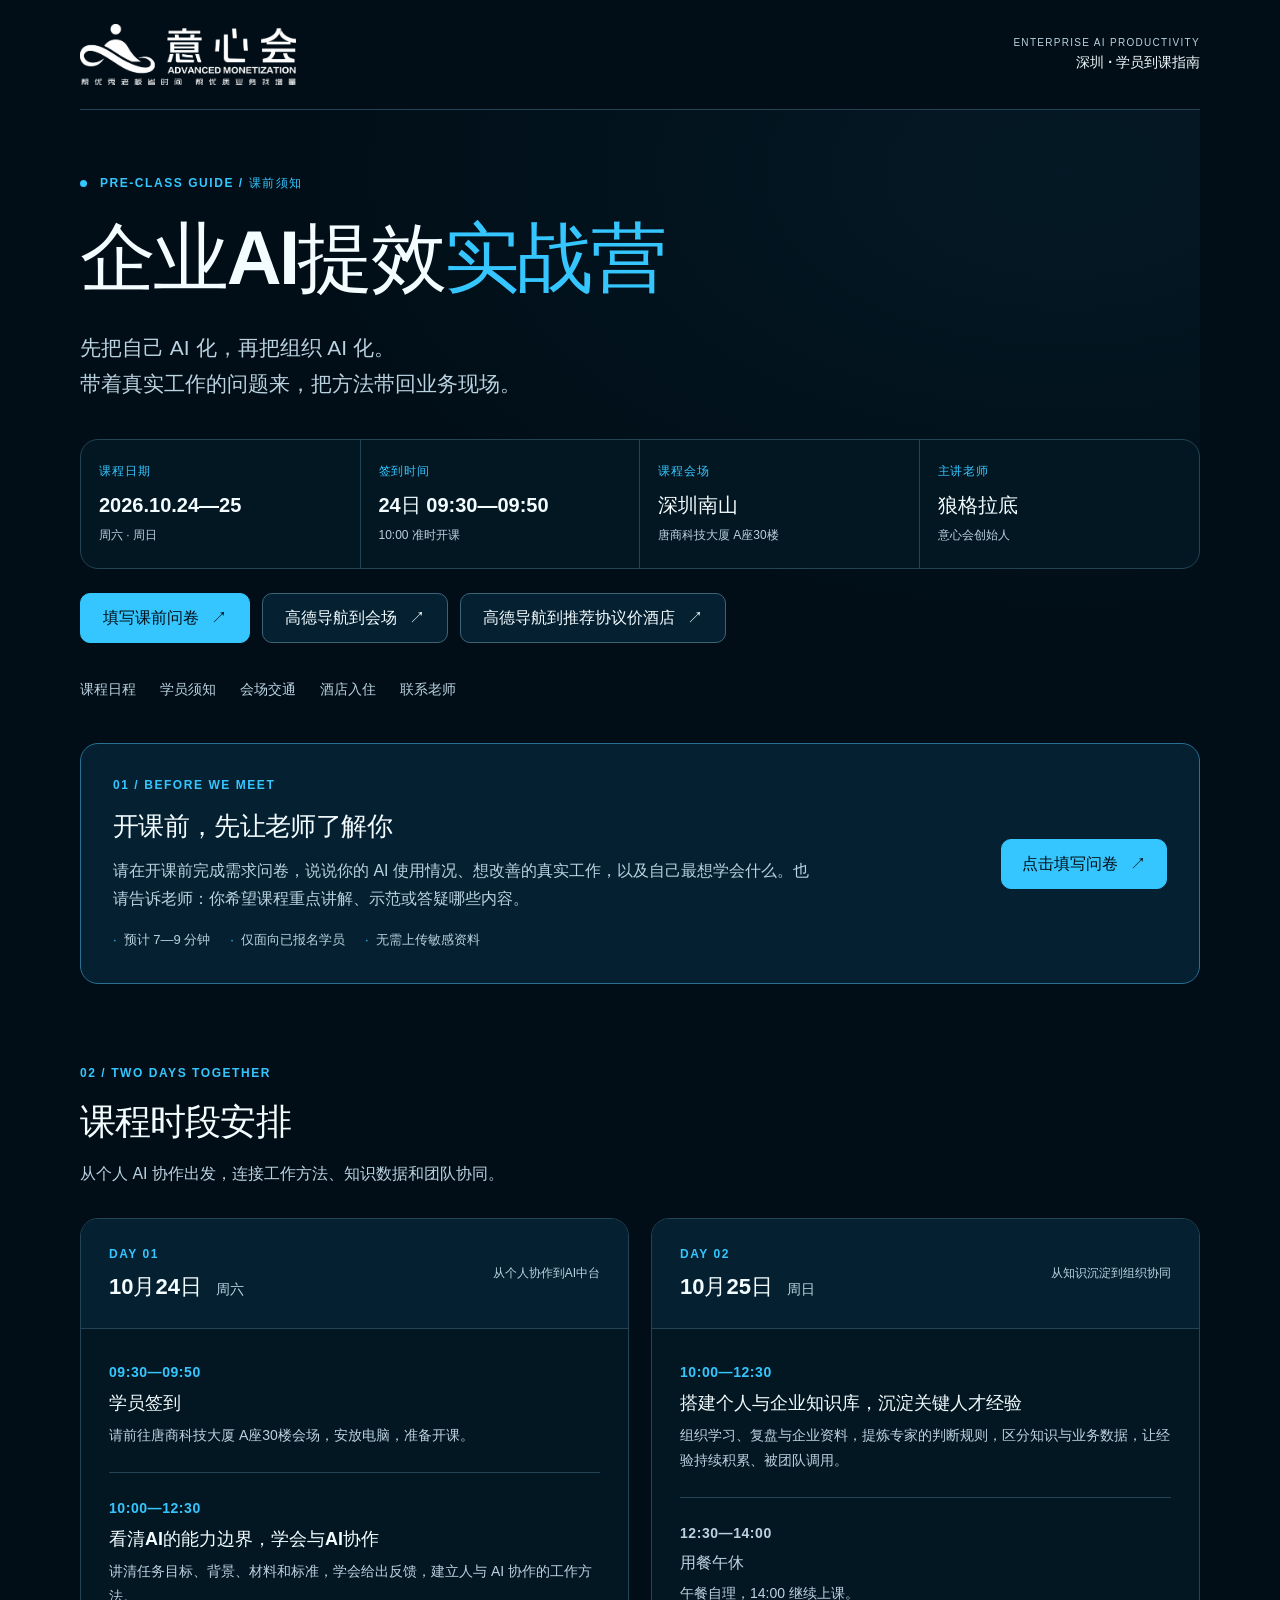
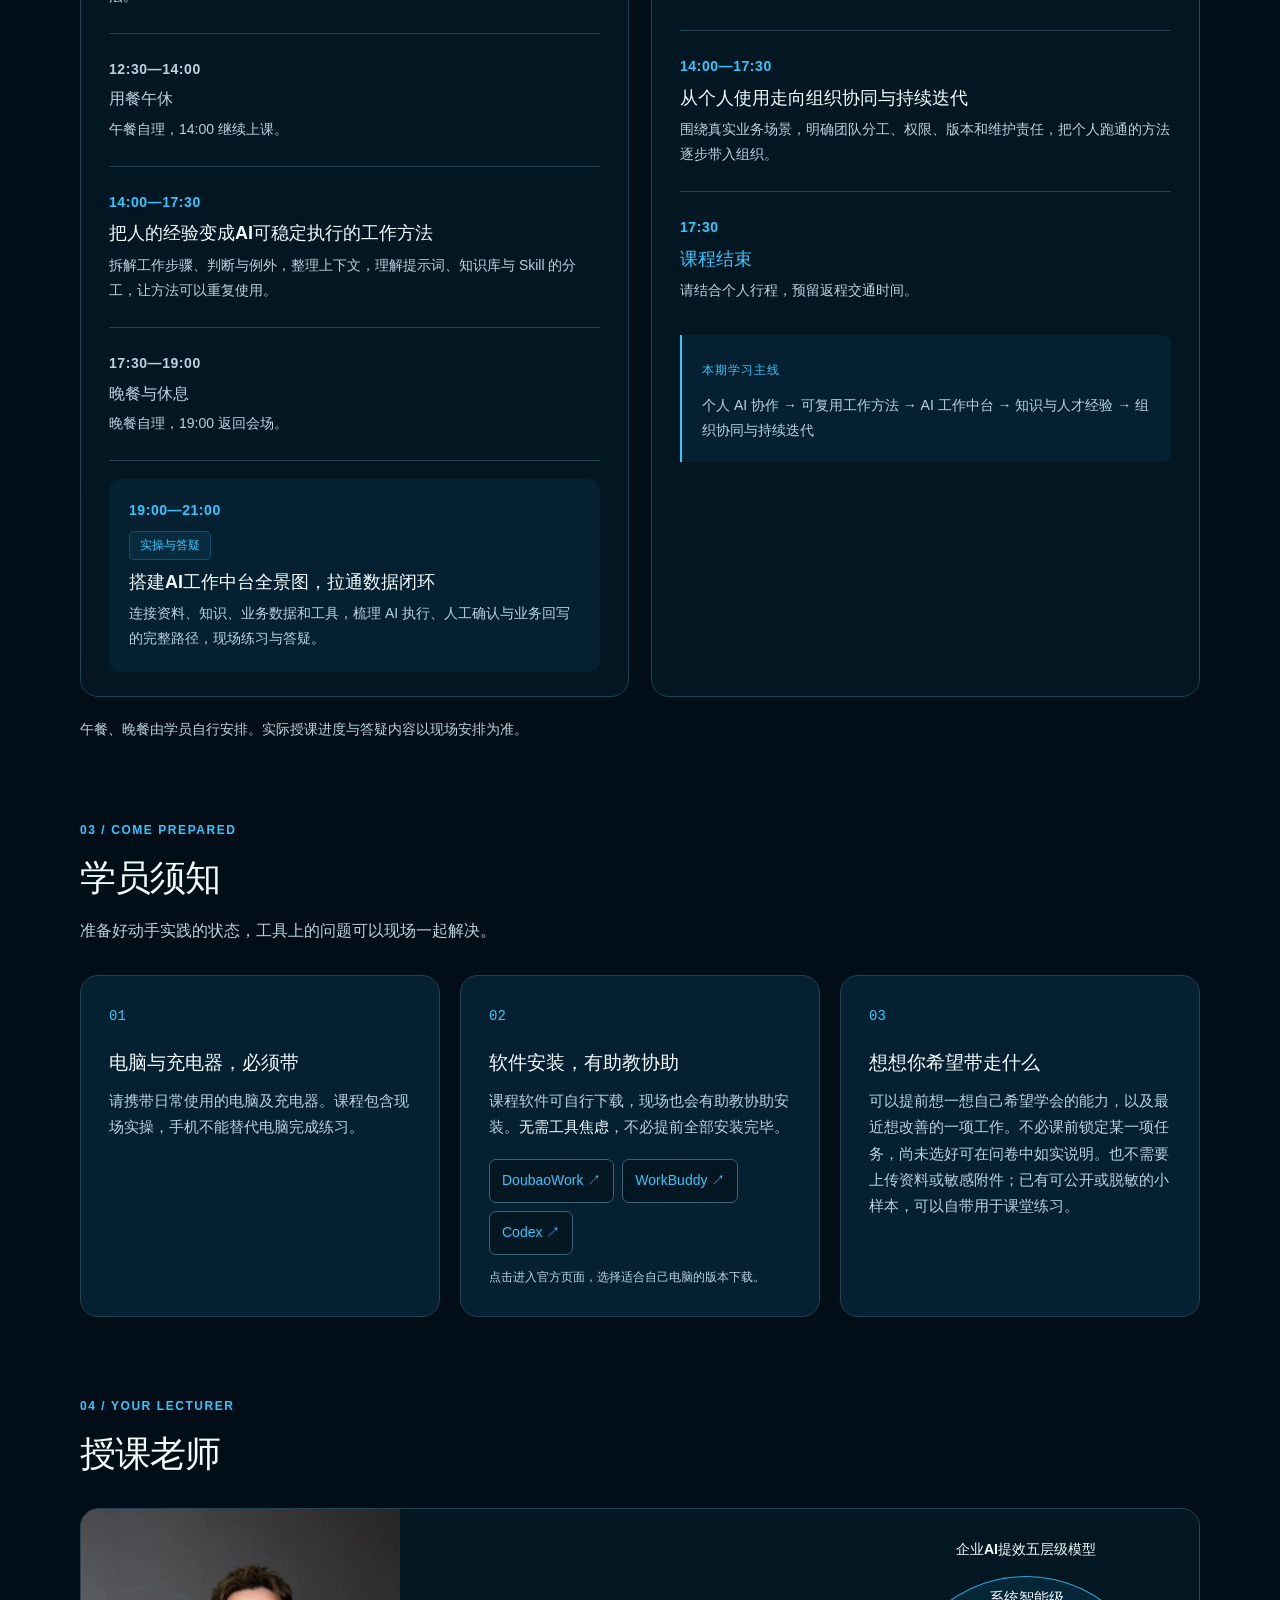
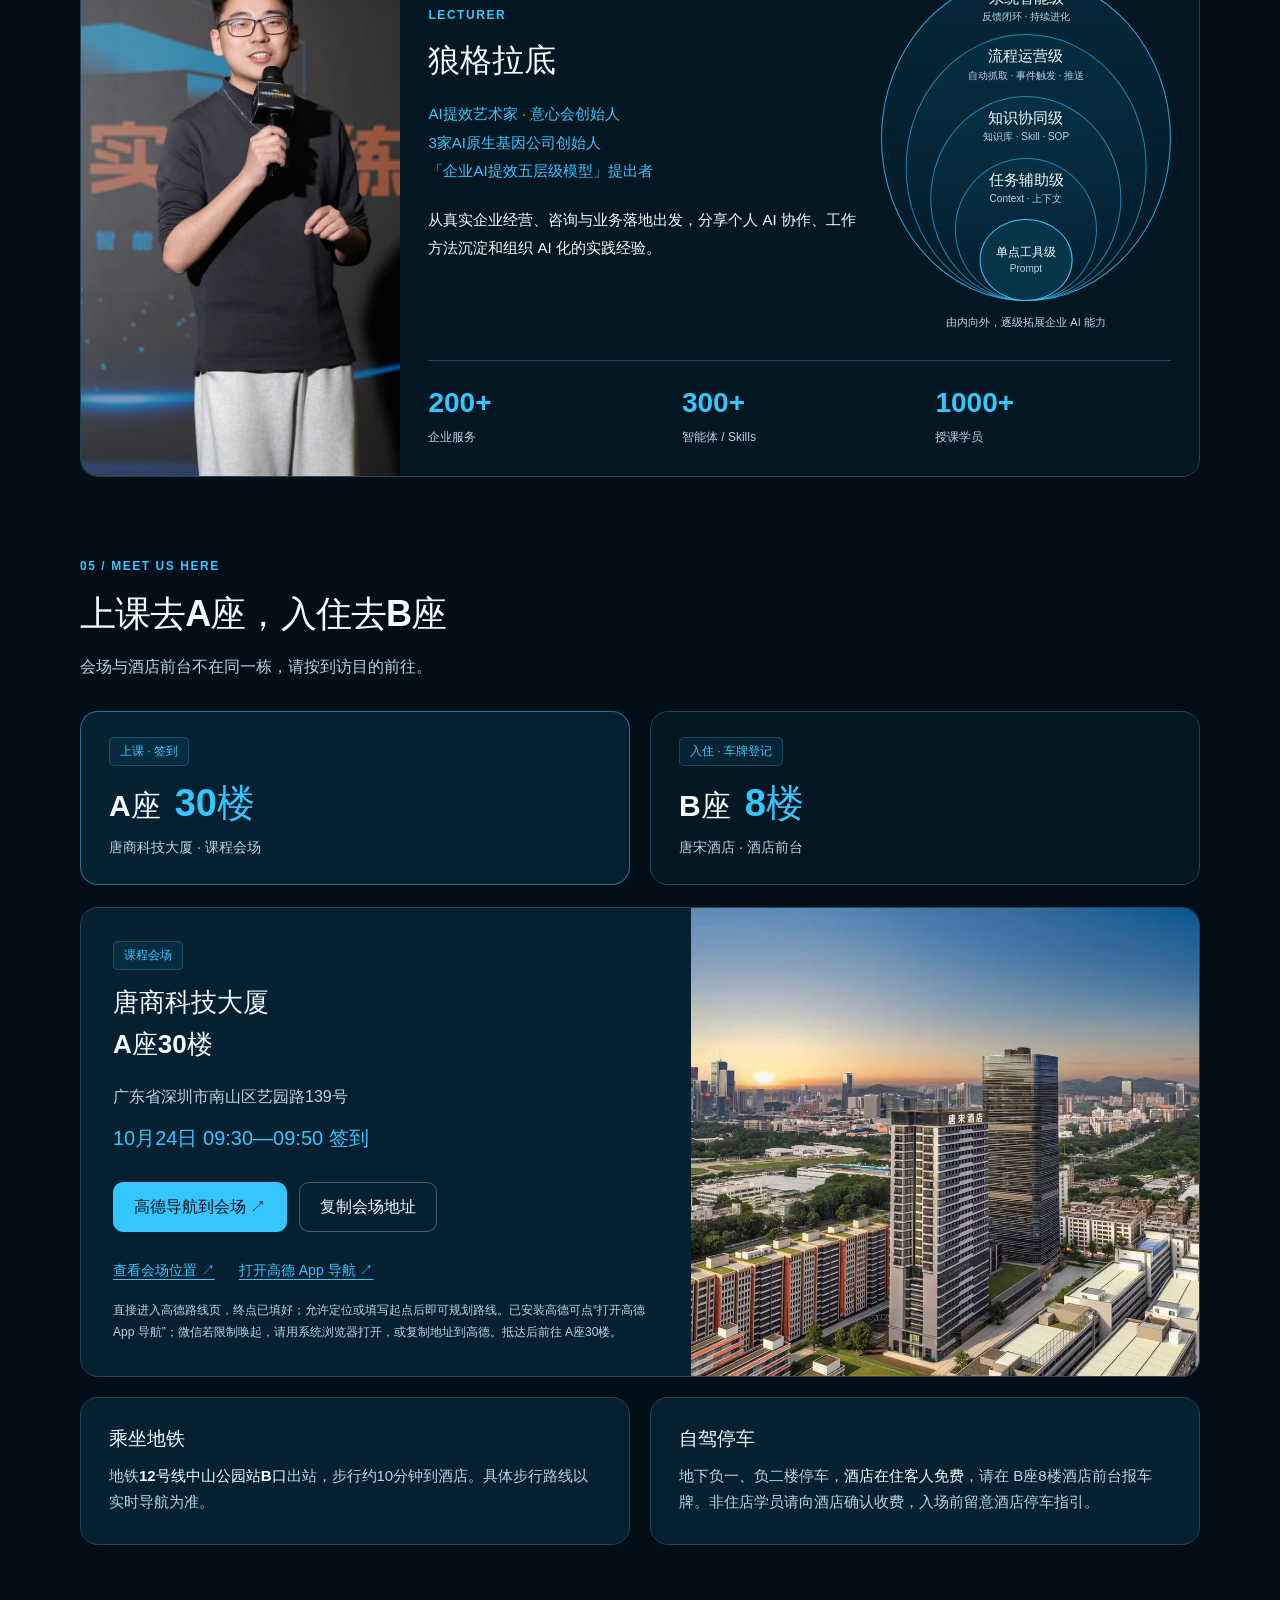
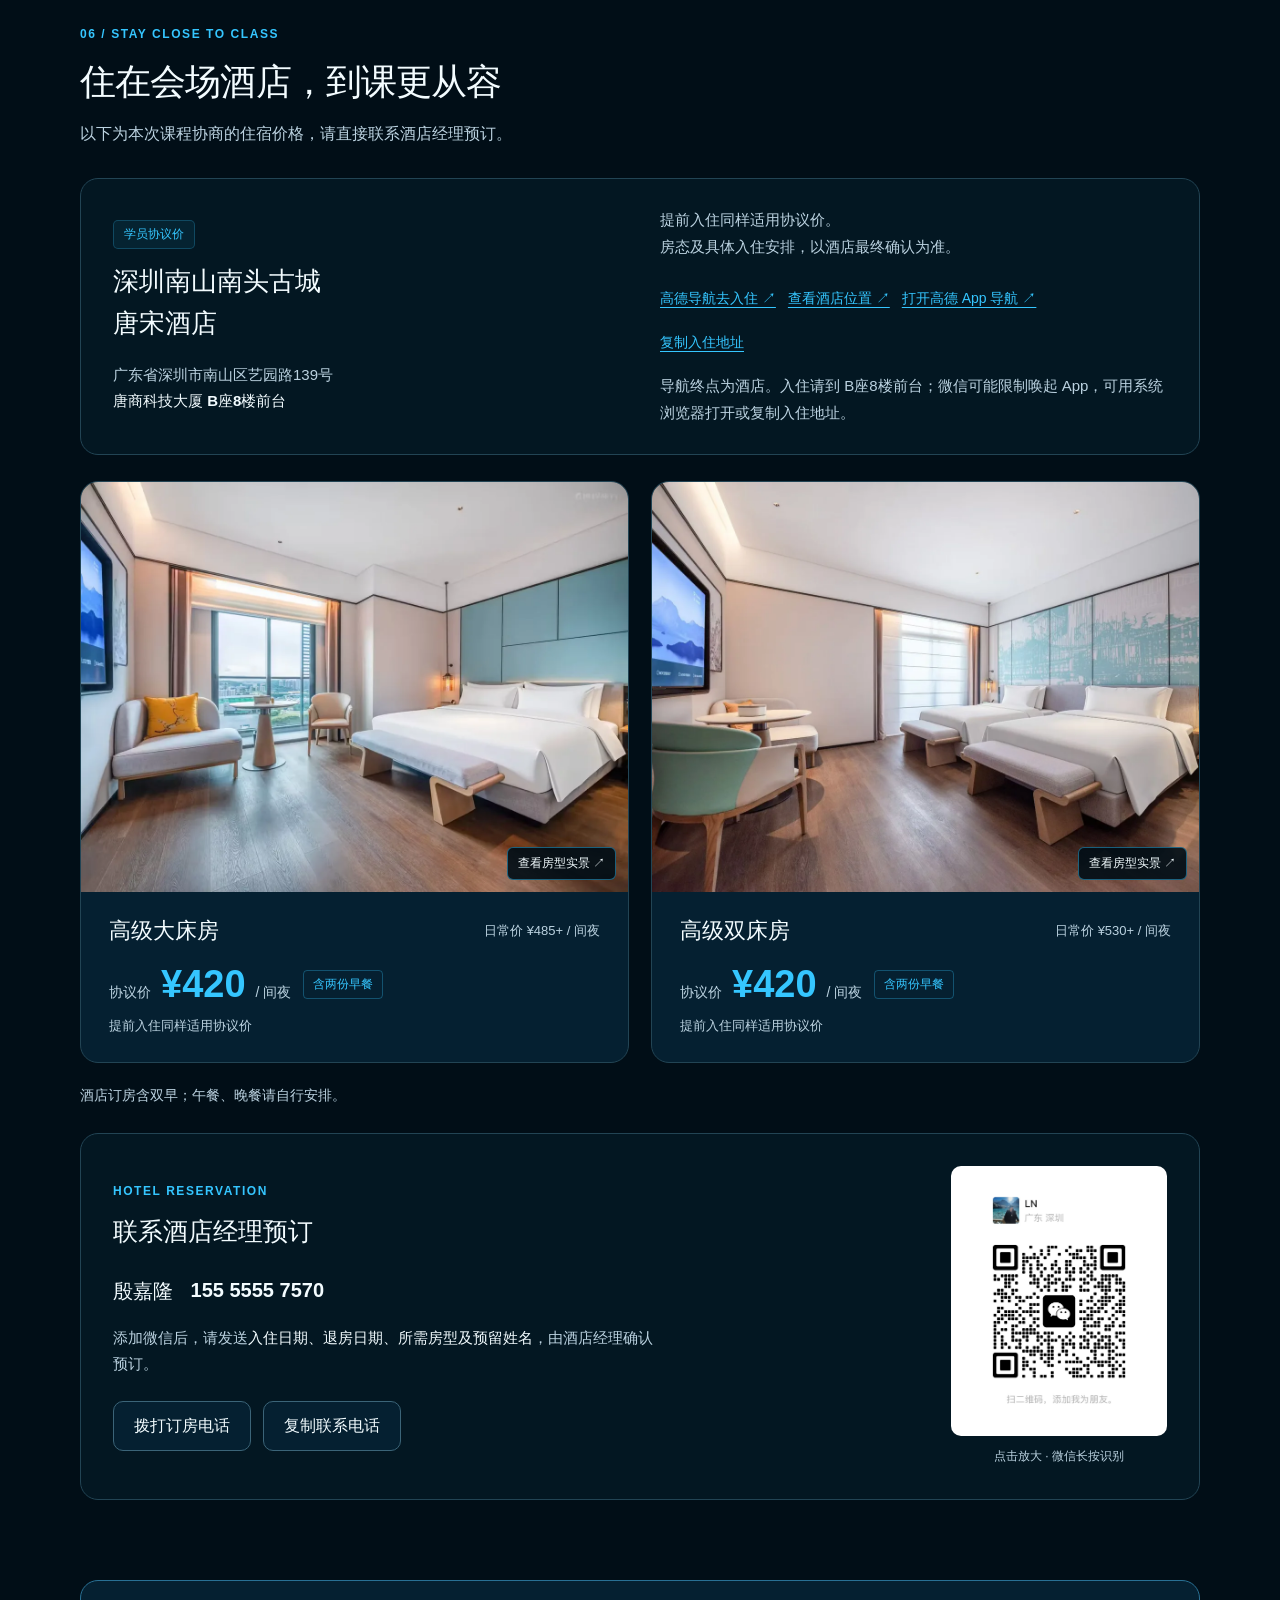
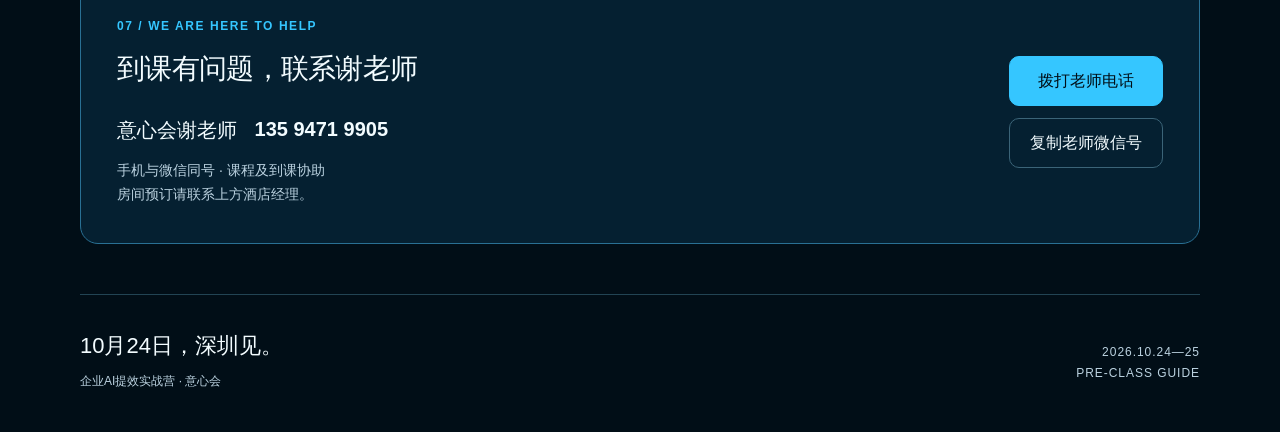
==== commit 07a7e58c: "Improve October guide model, direct Amap navigation, hotel prices and share logo" ====
--- a/index.html
+++ b/index.html
@@ -10,11 +10,19 @@
   <meta property="og:description" content="2026.10.24—25 · 深圳南山｜填写需求问卷，查看课程安排与会场交通。">
   <meta property="og:type" content="website">
   <meta property="og:url" content="https://yichinghui.github.io/enterprise-ai-productivity-camp-guide-2026-10/">
-  <meta property="og:image" content="https://yichinghui.github.io/enterprise-ai-productivity-camp-guide-2026-10/assets/logo-blue.png">
+  <meta property="og:image" content="https://yichinghui.github.io/enterprise-ai-productivity-camp-guide-2026-10/assets/share-logo-20261012.png">
+  <meta property="og:image:width" content="512">
+  <meta property="og:image:height" content="512">
+  <meta property="og:image:type" content="image/png">
+  <meta property="og:image:alt" content="意心会竖版品牌标志">
+  <link rel="image_src" href="https://yichinghui.github.io/enterprise-ai-productivity-camp-guide-2026-10/assets/share-logo-20261012.png">
+  <link rel="icon" type="image/png" href="assets/share-logo-20261012.png">
+  <link rel="apple-touch-icon" href="assets/share-logo-20261012.png">
+  <link rel="canonical" href="https://yichinghui.github.io/enterprise-ai-productivity-camp-guide-2026-10/">
   <title>企业AI提效实战营｜深圳课前须知</title>
-  <link rel="stylesheet" href="styles.css?v=20261006-sz2">
-  <script src="config.js?v=20261006-sz2" defer></script>
-  <script src="app.js?v=20261006-sz2" defer></script>
+  <link rel="stylesheet" href="styles.css?v=20261012-sz3">
+  <script src="config.js?v=20261012-sz3" defer></script>
+  <script src="app.js?v=20261012-sz3" defer></script>
 </head>
 <body>
   <a class="skip-link" href="#main">跳到课程内容</a>
@@ -35,7 +43,8 @@
       </div>
       <div class="actions hero-actions">
         <a class="button primary" data-link="survey" data-survey href="https://fcntz0gsnz8y.feishu.cn/share/base/form/shrcnh0z5AeRukf8LrL9CZU8iFb">填写课前问卷 <span aria-hidden="true">↗</span></a>
-        <a class="button secondary" data-link="venueNavigation" data-testid="hero-venue-nav" href="https://uri.amap.com/navigation?to=113.927476,22.550902,%E5%94%90%E5%95%86%E7%A7%91%E6%8A%80%E5%A4%A7%E5%8E%A6A%E6%A0%8B&amp;mode=car&amp;policy=0&amp;src=yixinhui&amp;callnative=0">高德导航到会场 <span aria-hidden="true">↗</span></a>
+        <a class="button secondary" data-link="venueNavigation" data-testid="hero-venue-nav" href="https://m.amap.com/navigation/index/sort=dist&amp;autoSearch=1&amp;naviType=car&amp;daddr=113.927476,22.550902,%E5%94%90%E5%95%86%E7%A7%91%E6%8A%80%E5%A4%A7%E5%8E%A6A%E6%A0%8B&amp;src=yixinhui&amp;callnative=0&amp;innersrc=uriapi">高德导航到会场 <span aria-hidden="true">↗</span></a>
+        <a class="button secondary" data-link="hotelNavigation" data-testid="hero-hotel-nav" href="https://m.amap.com/navigation/index/sort=dist&amp;autoSearch=1&amp;naviType=car&amp;daddr=113.926429,22.550971,%E6%B7%B1%E5%9C%B3%E5%8D%97%E5%B1%B1%E7%A7%91%E6%8A%80%E5%9B%AD%E5%8D%97%E5%A4%B4%E5%8F%A4%E5%9F%8E%E5%94%90%E5%AE%8B%E9%85%92%E5%BA%97&amp;src=yixinhui&amp;callnative=0&amp;innersrc=uriapi">高德导航到推荐协议价酒店 <span aria-hidden="true">↗</span></a>
       </div>
       <nav class="section-nav" aria-label="页面内容导航"><a href="#schedule">课程日程</a><a href="#prepare">学员须知</a><a href="#venue">会场交通</a><a href="#hotel">酒店入住</a><a href="#contact">联系老师</a></nav>
     </section>
@@ -84,7 +93,21 @@
       <div class="section-heading"><p class="eyebrow">04 / YOUR LECTURER</p><h2 id="lecturer-title">授课老师</h2></div>
       <article class="lecturer-card">
         <div class="lecturer-image"><img src="assets/lecturer-portrait.webp" alt="讲师狼格拉底在实战营现场授课" width="1800" height="1198" loading="lazy" decoding="async"></div>
-        <div class="lecturer-copy"><p class="eyebrow">LECTURER</p><h3>狼格拉底</h3><p class="lecturer-roles">AI提效艺术家 · 意心会创始人<br>3家AI原生基因公司创始人<br>「企业AI提效五层级模型」提出者</p><p class="lecturer-intro">从真实企业经营、咨询与业务落地出发，分享个人 AI 协作、工作方法沉淀和组织 AI 化的实践经验。</p><div class="lecturer-stats" aria-label="讲师服务实践"><div><strong>200+</strong><span>企业服务</span></div><div><strong>300+</strong><span>智能体 / Skills</span></div><div><strong>1000+</strong><span>授课学员</span></div></div></div>
+        <div class="lecturer-copy">
+          <div class="lecturer-profile"><p class="eyebrow">LECTURER</p><h3>狼格拉底</h3><p class="lecturer-roles">AI提效艺术家 · 意心会创始人<br>3家AI原生基因公司创始人<br>「企业AI提效五层级模型」提出者</p><p class="lecturer-intro">从真实企业经营、咨询与业务落地出发，分享个人 AI 协作、工作方法沉淀和组织 AI 化的实践经验。</p></div>
+          <figure class="productivity-model" aria-labelledby="model-title">
+            <figcaption id="model-title">企业AI提效五层级模型</figcaption>
+            <ol class="model-rings" aria-label="由内向外，从单点工具到系统智能">
+              <li class="model-level level-1"><div><strong>单点工具级</strong><span>Prompt</span></div></li>
+              <li class="model-level level-2"><div><strong>任务辅助级</strong><span>Context · 上下文</span></div></li>
+              <li class="model-level level-3"><div><strong>知识协同级</strong><span>知识库 · Skill · SOP</span></div></li>
+              <li class="model-level level-4"><div><strong>流程运营级</strong><span>自动抓取 · 事件触发 · 推送</span></div></li>
+              <li class="model-level level-5"><div><strong>系统智能级</strong><span>反馈闭环 · 持续进化</span></div></li>
+            </ol>
+            <p class="model-caption">由内向外，逐级拓展企业 AI 能力</p>
+          </figure>
+          <div class="lecturer-stats" aria-label="讲师服务实践"><div><strong>200+</strong><span>企业服务</span></div><div><strong>300+</strong><span>智能体 / Skills</span></div><div><strong>1000+</strong><span>授课学员</span></div></div>
+        </div>
       </article>
     </section>
 
@@ -94,16 +117,16 @@
         <article class="arrival-card venue-arrival"><span class="mini-tag">上课 · 签到</span><h3>A座 <strong>30楼</strong></h3><p>唐商科技大厦 · 课程会场</p></article>
         <article class="arrival-card"><span class="mini-tag">入住 · 车牌登记</span><h3>B座 <strong>8楼</strong></h3><p>唐宋酒店 · 酒店前台</p></article>
       </div>
-      <div class="venue-card"><div><span class="mini-tag">课程会场</span><h3>唐商科技大厦<br>A座30楼</h3><p class="venue-address">广东省深圳市南山区艺园路139号</p><p class="venue-floor">10月24日 09:30—09:50 签到</p><div class="actions"><a class="button primary" data-link="venueNavigation" data-testid="venue-nav" href="https://uri.amap.com/navigation?to=113.927476,22.550902,%E5%94%90%E5%95%86%E7%A7%91%E6%8A%80%E5%A4%A7%E5%8E%A6A%E6%A0%8B&amp;mode=car&amp;policy=0&amp;src=yixinhui&amp;callnative=0">高德导航到会场 ↗</a><button class="button secondary" type="button" data-copy="广东省深圳市南山区艺园路139号唐商科技大厦A座30楼，企业AI提效实战营会场" data-copy-label="会场地址">复制会场地址</button></div><div class="map-options"><a data-link="venueDetail" data-testid="venue-poi" href="https://ditu.amap.com/ssr/search/poi_detail?id=B0LR0OOZNV">查看会场位置 ↗</a><a data-link="venueApp" href="https://uri.amap.com/navigation?to=113.927476,22.550902,%E5%94%90%E5%95%86%E7%A7%91%E6%8A%80%E5%A4%A7%E5%8E%A6A%E6%A0%8B&amp;mode=car&amp;policy=0&amp;src=yixinhui&amp;callnative=1">尝试打开高德App ↗</a></div><p class="map-tip">默认打开高德网页，可选择出行方式。微信可能限制打开 App；如遇限制，可复制地址到高德地图。抵达大厦后请前往 A座30楼。</p></div><a class="venue-photo" href="assets/hotel-exterior.jpg" data-image-open data-image-title="唐商科技大厦与唐宋酒店外观"><img src="assets/hotel-exterior.webp" alt="唐商科技大厦与唐宋酒店建筑外观，点击放大" width="951" height="852" loading="lazy" decoding="async"><span>查看建筑外观 ↗</span></a></div>
+      <div class="venue-card"><div><span class="mini-tag">课程会场</span><h3>唐商科技大厦<br>A座30楼</h3><p class="venue-address">广东省深圳市南山区艺园路139号</p><p class="venue-floor">10月24日 09:30—09:50 签到</p><div class="actions"><a class="button primary" data-link="venueNavigation" data-testid="venue-nav" href="https://m.amap.com/navigation/index/sort=dist&amp;autoSearch=1&amp;naviType=car&amp;daddr=113.927476,22.550902,%E5%94%90%E5%95%86%E7%A7%91%E6%8A%80%E5%A4%A7%E5%8E%A6A%E6%A0%8B&amp;src=yixinhui&amp;callnative=0&amp;innersrc=uriapi">高德导航到会场 ↗</a><button class="button secondary" type="button" data-copy="广东省深圳市南山区艺园路139号唐商科技大厦A座30楼，企业AI提效实战营会场" data-copy-label="会场地址">复制会场地址</button></div><div class="map-options"><a data-link="venueDetail" data-testid="venue-poi" href="https://ditu.amap.com/ssr/search/poi_detail?id=B0LR0OOZNV">查看会场位置 ↗</a><a data-link="venueApp" href="https://uri.amap.com/navigation?to=113.927476,22.550902,%E5%94%90%E5%95%86%E7%A7%91%E6%8A%80%E5%A4%A7%E5%8E%A6A%E6%A0%8B&amp;mode=car&amp;policy=0&amp;src=yixinhui&amp;callnative=1">打开高德 App 导航 ↗</a></div><p class="map-tip">直接进入高德路线页，终点已填好；允许定位或填写起点后即可规划路线。已安装高德可点“打开高德 App 导航”；微信若限制唤起，请用系统浏览器打开，或复制地址到高德。抵达后前往 A座30楼。</p></div><a class="venue-photo" href="assets/hotel-exterior.jpg" data-image-open data-image-title="唐商科技大厦与唐宋酒店外观"><img src="assets/hotel-exterior.webp" alt="唐商科技大厦与唐宋酒店建筑外观，点击放大" width="951" height="852" loading="lazy" decoding="async"></a></div>
       <div class="transport-grid"><article class="info-card"><h3>乘坐地铁</h3><p>地铁<strong>12号线中山公园站B口</strong>出站，步行约10分钟到酒店。具体步行路线以实时导航为准。</p></article><article class="info-card"><h3>自驾停车</h3><p>地下负一、负二楼停车，<strong>酒店在住客人免费</strong>，请在 B座8楼酒店前台报车牌。非住店学员请向酒店确认收费，入场前留意酒店停车指引。</p></article></div>
     </section>
 
     <section id="hotel" class="section" aria-labelledby="hotel-title">
       <div class="section-heading"><p class="eyebrow">06 / STAY CLOSE TO CLASS</p><h2 id="hotel-title">住在会场酒店，到课更从容</h2><p>以下为本次课程协商的住宿价格，请直接联系酒店经理预订。</p></div>
-      <div class="hotel-overview hotel-overview-text"><div><span class="mini-tag">学员协议价</span><h3>深圳南山南头古城<br>唐宋酒店</h3><p>广东省深圳市南山区艺园路139号<br><strong>唐商科技大厦 B座8楼前台</strong></p></div><div><p class="hotel-policy">提前入住同样适用协议价。<br>房态及具体入住安排，以酒店最终确认为准。</p><div class="actions"><a class="text-link" data-link="hotelNavigation" href="https://uri.amap.com/navigation?to=113.926429,22.550971,%E6%B7%B1%E5%9C%B3%E5%8D%97%E5%B1%B1%E7%A7%91%E6%8A%80%E5%9B%AD%E5%8D%97%E5%A4%B4%E5%8F%A4%E5%9F%8E%E5%94%90%E5%AE%8B%E9%85%92%E5%BA%97&amp;mode=car&amp;policy=0&amp;src=yixinhui&amp;callnative=0">高德导航去入住 ↗</a><a class="text-link" data-link="hotelDetail" href="https://ditu.amap.com/ssr/search/poi_detail?id=B0L3AOY7JL">查看酒店位置 ↗</a></div><button class="copy-text" type="button" data-copy="深圳南山南头古城唐宋酒店，广东省深圳市南山区艺园路139号唐商科技大厦B座8楼前台" data-copy-label="酒店入住地址">复制入住地址</button></div></div>
+      <div class="hotel-overview hotel-overview-text"><div><span class="mini-tag">学员协议价</span><h3>深圳南山南头古城<br>唐宋酒店</h3><p>广东省深圳市南山区艺园路139号<br><strong>唐商科技大厦 B座8楼前台</strong></p></div><div><p class="hotel-policy">提前入住同样适用协议价。<br>房态及具体入住安排，以酒店最终确认为准。</p><div class="actions"><a class="text-link" data-link="hotelNavigation" href="https://m.amap.com/navigation/index/sort=dist&amp;autoSearch=1&amp;naviType=car&amp;daddr=113.926429,22.550971,%E6%B7%B1%E5%9C%B3%E5%8D%97%E5%B1%B1%E7%A7%91%E6%8A%80%E5%9B%AD%E5%8D%97%E5%A4%B4%E5%8F%A4%E5%9F%8E%E5%94%90%E5%AE%8B%E9%85%92%E5%BA%97&amp;src=yixinhui&amp;callnative=0&amp;innersrc=uriapi">高德导航去入住 ↗</a><a class="text-link" data-link="hotelDetail" href="https://ditu.amap.com/ssr/search/poi_detail?id=B0L3AOY7JL">查看酒店位置 ↗</a><a class="text-link" data-link="hotelApp" href="https://uri.amap.com/navigation?to=113.926429,22.550971,%E6%B7%B1%E5%9C%B3%E5%8D%97%E5%B1%B1%E7%A7%91%E6%8A%80%E5%9B%AD%E5%8D%97%E5%A4%B4%E5%8F%A4%E5%9F%8E%E5%94%90%E5%AE%8B%E9%85%92%E5%BA%97&amp;mode=car&amp;policy=0&amp;src=yixinhui&amp;callnative=1">打开高德 App 导航 ↗</a></div><button class="copy-text" type="button" data-copy="深圳南山南头古城唐宋酒店，广东省深圳市南山区艺园路139号唐商科技大厦B座8楼前台" data-copy-label="酒店入住地址">复制入住地址</button><p class="map-tip">导航终点为酒店。入住请到 B座8楼前台；微信可能限制唤起 App，可用系统浏览器打开或复制入住地址。</p></div></div>
       <div class="room-grid">
-        <article class="room-card"><a class="room-photo" href="assets/room-king.jpg" data-image-open data-image-title="高级大床房实景"><img src="assets/room-king.webp" alt="高级大床房实景照片，点击放大" width="1200" height="900" loading="lazy" decoding="async"><span>查看房型实景 ↗</span></a><div class="room-copy"><div class="room-heading"><h3>高级大床房</h3><span class="breakfast">含两份早餐</span></div><p class="room-price"><span>协议价</span><strong>¥420</strong><span>/ 间夜</span></p><p>提前入住同样适用协议价</p></div></article>
-        <article class="room-card"><a class="room-photo" href="assets/room-twin.jpg" data-image-open data-image-title="高级双床房实景"><img src="assets/room-twin.webp" alt="高级双床房实景照片，点击放大" width="1200" height="900" loading="lazy" decoding="async"><span>查看房型实景 ↗</span></a><div class="room-copy"><div class="room-heading"><h3>高级双床房</h3><span class="breakfast">含两份早餐</span></div><p class="room-price"><span>协议价</span><strong>¥420</strong><span>/ 间夜</span></p><p>提前入住同样适用协议价</p></div></article>
+        <article class="room-card"><a class="room-photo" href="assets/room-king.jpg" data-image-open data-image-title="高级大床房实景"><img src="assets/room-king.webp" alt="高级大床房实景照片，点击放大" width="1200" height="900" loading="lazy" decoding="async"><span>查看房型实景 ↗</span></a><div class="room-copy"><div class="room-heading"><h3>高级大床房</h3><span class="room-regular">日常价 ¥485+ / 间夜</span></div><p class="room-price"><span>协议价</span><strong>¥420</strong><span>/ 间夜</span><span class="breakfast">含两份早餐</span></p><p>提前入住同样适用协议价</p></div></article>
+        <article class="room-card"><a class="room-photo" href="assets/room-twin.jpg" data-image-open data-image-title="高级双床房实景"><img src="assets/room-twin.webp" alt="高级双床房实景照片，点击放大" width="1200" height="900" loading="lazy" decoding="async"><span>查看房型实景 ↗</span></a><div class="room-copy"><div class="room-heading"><h3>高级双床房</h3><span class="room-regular">日常价 ¥530+ / 间夜</span></div><p class="room-price"><span>协议价</span><strong>¥420</strong><span>/ 间夜</span><span class="breakfast">含两份早餐</span></p><p>提前入住同样适用协议价</p></div></article>
       </div>
       <p class="section-note">酒店订房含双早；午餐、晚餐请自行安排。</p>
       <div class="booking-card"><div class="booking-copy"><p class="eyebrow">HOTEL RESERVATION</p><h3>联系酒店经理预订</h3><p class="booking-name">殷嘉隆 <a href="tel:15555557570">155 5555 7570</a></p><p>添加微信后，请发送<strong>入住日期、退房日期、所需房型及预留姓名</strong>，由酒店经理确认预订。</p><div class="actions"><a class="button secondary" href="tel:15555557570">拨打订房电话</a><button class="button secondary" type="button" data-copy="15555557570" data-copy-label="订房联系电话">复制联系电话</button></div></div><div class="qr-block"><a class="qr-link" href="assets/manager-wechat.jpg" data-qr-open aria-label="放大酒店经理殷嘉隆的微信二维码"><img src="assets/manager-wechat.jpg" alt="酒店经理殷嘉隆微信名片二维码，点击放大后可长按识别" width="888" height="1131" loading="lazy" decoding="async"></a><p>点击放大 · 微信长按识别</p></div></div>
@@ -113,7 +136,7 @@
     <footer class="footer"><div><strong>10月24日，深圳见。</strong><p>企业AI提效实战营 · 意心会</p></div><span>2026.10.24—25<br>PRE-CLASS GUIDE</span></footer>
   </main>
 
-  <nav class="mobile-dock" aria-label="学员快捷操作"><a class="button primary" data-link="survey" data-survey href="https://fcntz0gsnz8y.feishu.cn/share/base/form/shrcnh0z5AeRukf8LrL9CZU8iFb">填写问卷 ↗</a><a class="button secondary" data-link="venueNavigation" href="https://uri.amap.com/navigation?to=113.927476,22.550902,%E5%94%90%E5%95%86%E7%A7%91%E6%8A%80%E5%A4%A7%E5%8E%A6A%E6%A0%8B&amp;mode=car&amp;policy=0&amp;src=yixinhui&amp;callnative=0">高德导航 ↗</a></nav>
+  <nav class="mobile-dock" aria-label="学员快捷操作"><a class="button primary" data-link="survey" data-survey href="https://fcntz0gsnz8y.feishu.cn/share/base/form/shrcnh0z5AeRukf8LrL9CZU8iFb">填写问卷 ↗</a><a class="button secondary" data-link="venueNavigation" href="https://m.amap.com/navigation/index/sort=dist&amp;autoSearch=1&amp;naviType=car&amp;daddr=113.927476,22.550902,%E5%94%90%E5%95%86%E7%A7%91%E6%8A%80%E5%A4%A7%E5%8E%A6A%E6%A0%8B&amp;src=yixinhui&amp;callnative=0&amp;innersrc=uriapi">高德导航 ↗</a></nav>
   <div id="toast" role="status" aria-live="polite" aria-atomic="true"></div>
   <dialog id="qr-dialog" aria-labelledby="qr-title"><div class="dialog-head"><h2 id="qr-title">酒店经理 · 殷嘉隆</h2><button class="close-button" type="button" data-qr-close aria-label="关闭微信二维码">关闭 ×</button></div><p>在微信中长按二维码识别；也可保存图片后扫一扫。</p><img src="assets/manager-wechat.jpg" alt="酒店经理殷嘉隆的完整微信二维码名片" width="888" height="1131" loading="lazy"><a href="assets/manager-wechat.jpg" target="_blank" rel="noopener noreferrer">打开原图 ↗</a></dialog>
   <dialog id="image-dialog" aria-labelledby="image-title" aria-describedby="image-help">
--- a/styles.css
+++ b/styles.css
@@ -65,6 +65,58 @@
 }
 @media(max-width:350px){.brand{width:150px}.lecturer-copy{padding:20px}.image-tools .button{font-size:13px;padding-inline:10px}}
 
+/* Five levels retain the lecturer's bottom-tangent nested model. Text stays
+   real HTML and does not shrink as a raster/SVG label on narrow phones. */
+.lecturer-card{grid-template-columns:minmax(0,.72fr) minmax(0,1.8fr)}
+.lecturer-image{position:relative;min-height:0;overflow:hidden}
+.lecturer-image img{position:absolute;inset:0;height:100%;object-fit:cover;object-position:62% center}
+.lecturer-copy{display:grid;grid-template-columns:minmax(0,1fr) 290px;gap:0 22px;padding:28px}
+.lecturer-profile{min-width:0;align-self:center}
+.lecturer-copy h3{font-size:32px}
+.lecturer-roles{font-size:15px;margin-top:18px}
+.lecturer-intro{font-size:15px;margin-top:20px}
+.lecturer-stats{grid-column:1 / -1}
+.productivity-model{margin:0;width:100%;max-width:350px;justify-self:center;align-self:center}
+.productivity-model figcaption{text-align:center;font-size:14px;font-weight:600;color:var(--text);margin-bottom:14px}
+.model-rings{position:relative;isolation:isolate;list-style:none;padding:0;margin:0;width:100%;aspect-ratio:1 / 1.12}
+.model-level{position:absolute;bottom:0;left:50%;transform:translateX(-50%);border:1.5px solid #35c6ff99;border-radius:50%;text-align:center;background:linear-gradient(180deg,#07364c88,#05203122)}
+.model-level>div{position:absolute;left:50%;top:10px;transform:translateX(-50%);width:max-content;max-width:100%}
+.model-level strong{display:block;color:var(--text);font-size:15px;line-height:1.5;white-space:nowrap;font-weight:600}
+.model-level span{display:block;font-size:10px;line-height:1.6;color:var(--muted);white-space:nowrap}
+.level-1{width:32%;height:25%;z-index:5;border-color:var(--accent);background:#06354a}
+.level-2{width:49%;height:44%;z-index:4}
+.level-3{width:66%;height:63%;z-index:3}
+.level-4{width:83%;height:82%;z-index:2}
+.level-5{width:100%;height:100%;z-index:1;border-color:#35c6ffcc}
+.level-1>div{top:50%;transform:translate(-50%,-50%)}
+.level-1 strong{font-size:12px}
+.model-caption{text-align:center;font-size:11px;margin-top:12px}
+.room-heading{flex-wrap:wrap;gap:6px 14px}
+.room-regular{color:var(--muted);font-size:13px;white-space:nowrap}
+.room-price .breakfast{font-size:12px;white-space:nowrap;align-self:center;margin-left:2px}
+@media(min-width:641px){.hero-actions .button{min-width:0;padding-inline:22px}}
+@media(min-width:801px) and (max-width:1100px){
+  .lecturer-card{grid-template-columns:240px minmax(0,1fr)}
+  .lecturer-copy{grid-template-columns:1fr;padding:28px}
+  .productivity-model{margin-top:28px;max-width:320px}
+}
+@media(max-width:800px){
+  .lecturer-card{grid-template-columns:1fr}
+  .lecturer-image img{position:static;height:auto;object-fit:contain}
+  .lecturer-copy{grid-template-columns:minmax(0,1fr) 290px;padding:28px}
+}
+@media(max-width:640px){
+  .lecturer-copy{grid-template-columns:minmax(0,1fr);padding:24px}
+  .productivity-model{margin-top:28px;max-width:330px}
+  .lecturer-copy h3{font-size:30px}
+}
+@media(max-width:350px){
+  .lecturer-copy{padding:20px}
+  .model-level strong{font-size:14px}
+  .level-1 strong{font-size:12px}
+  .model-level span{font-size:9px}
+}
+
 /* Shenzhen arrival distinction is information, not a map of guessed entrances. */
 .arrival-grid{display:grid;grid-template-columns:1fr 1fr;gap:20px;margin-bottom:22px}
 .arrival-card{padding:24px 28px;background:var(--section);border:1px solid var(--border);border-radius:var(--radius)}
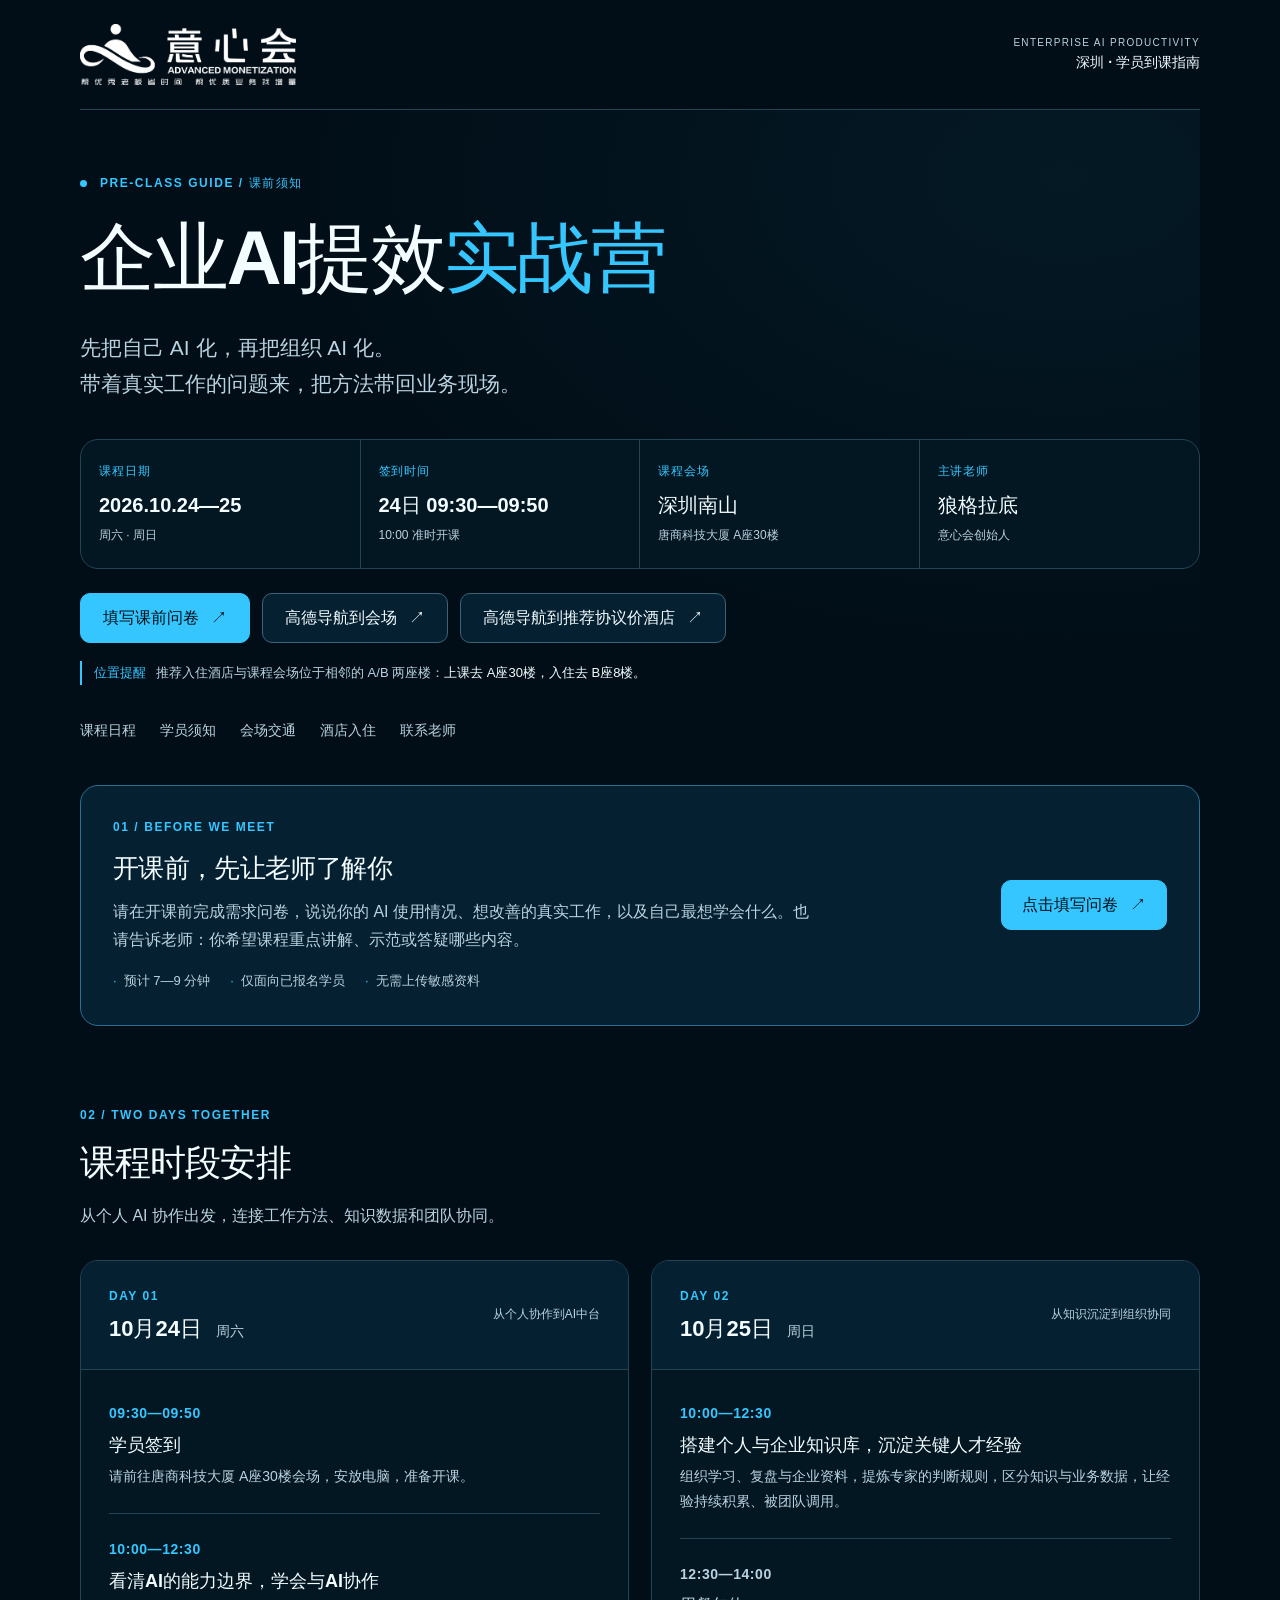
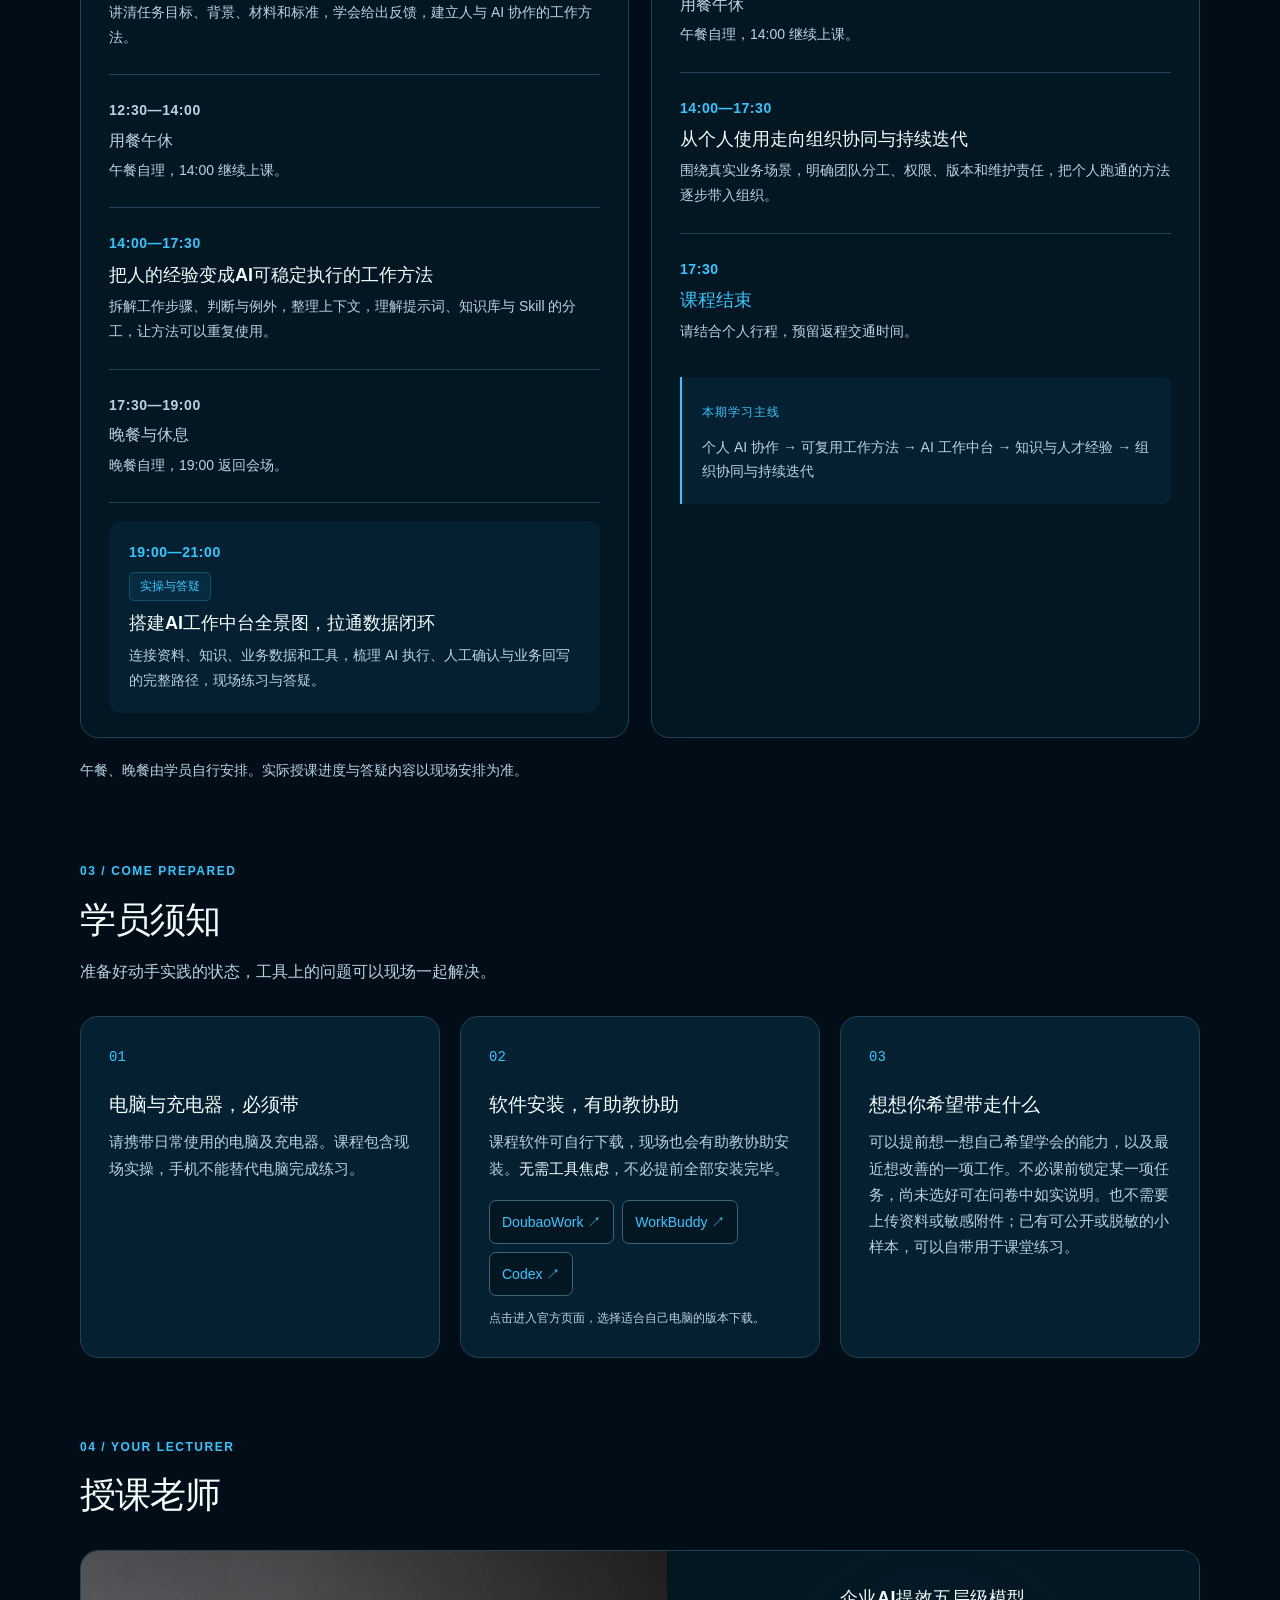
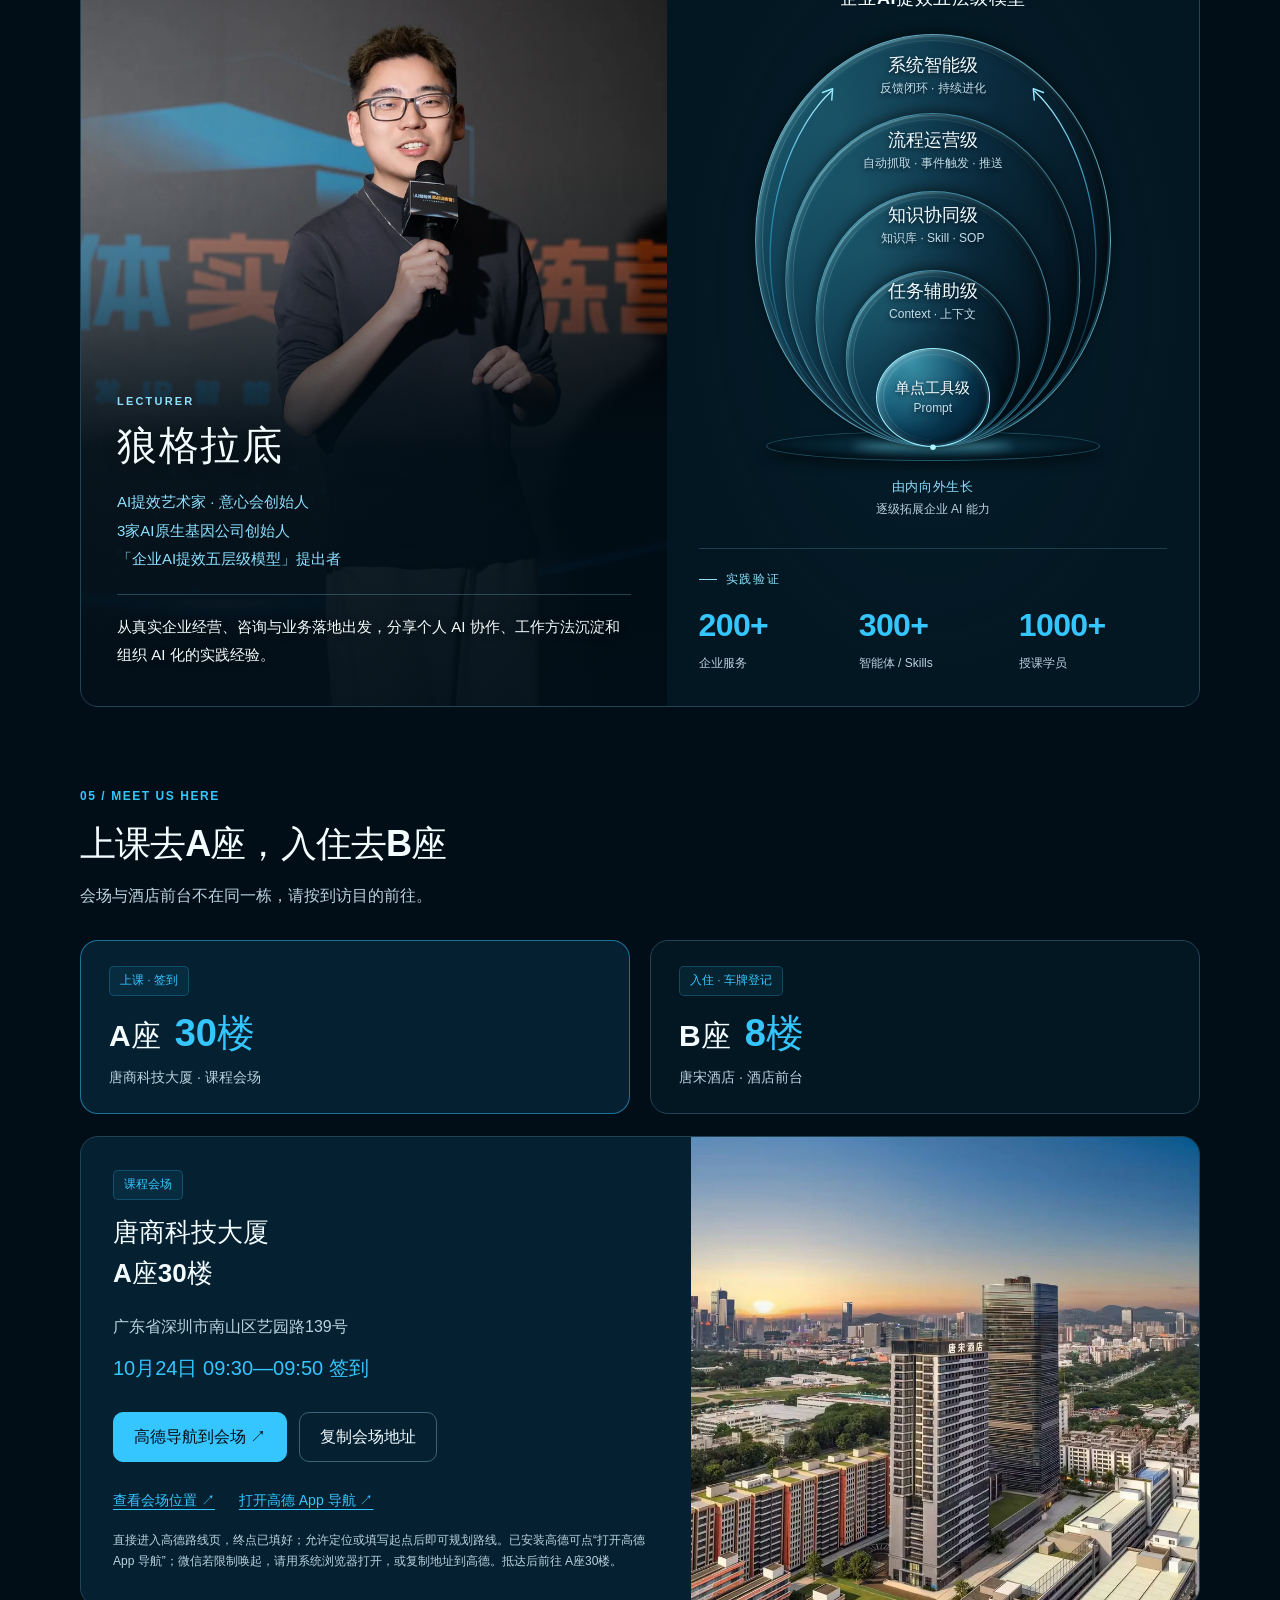
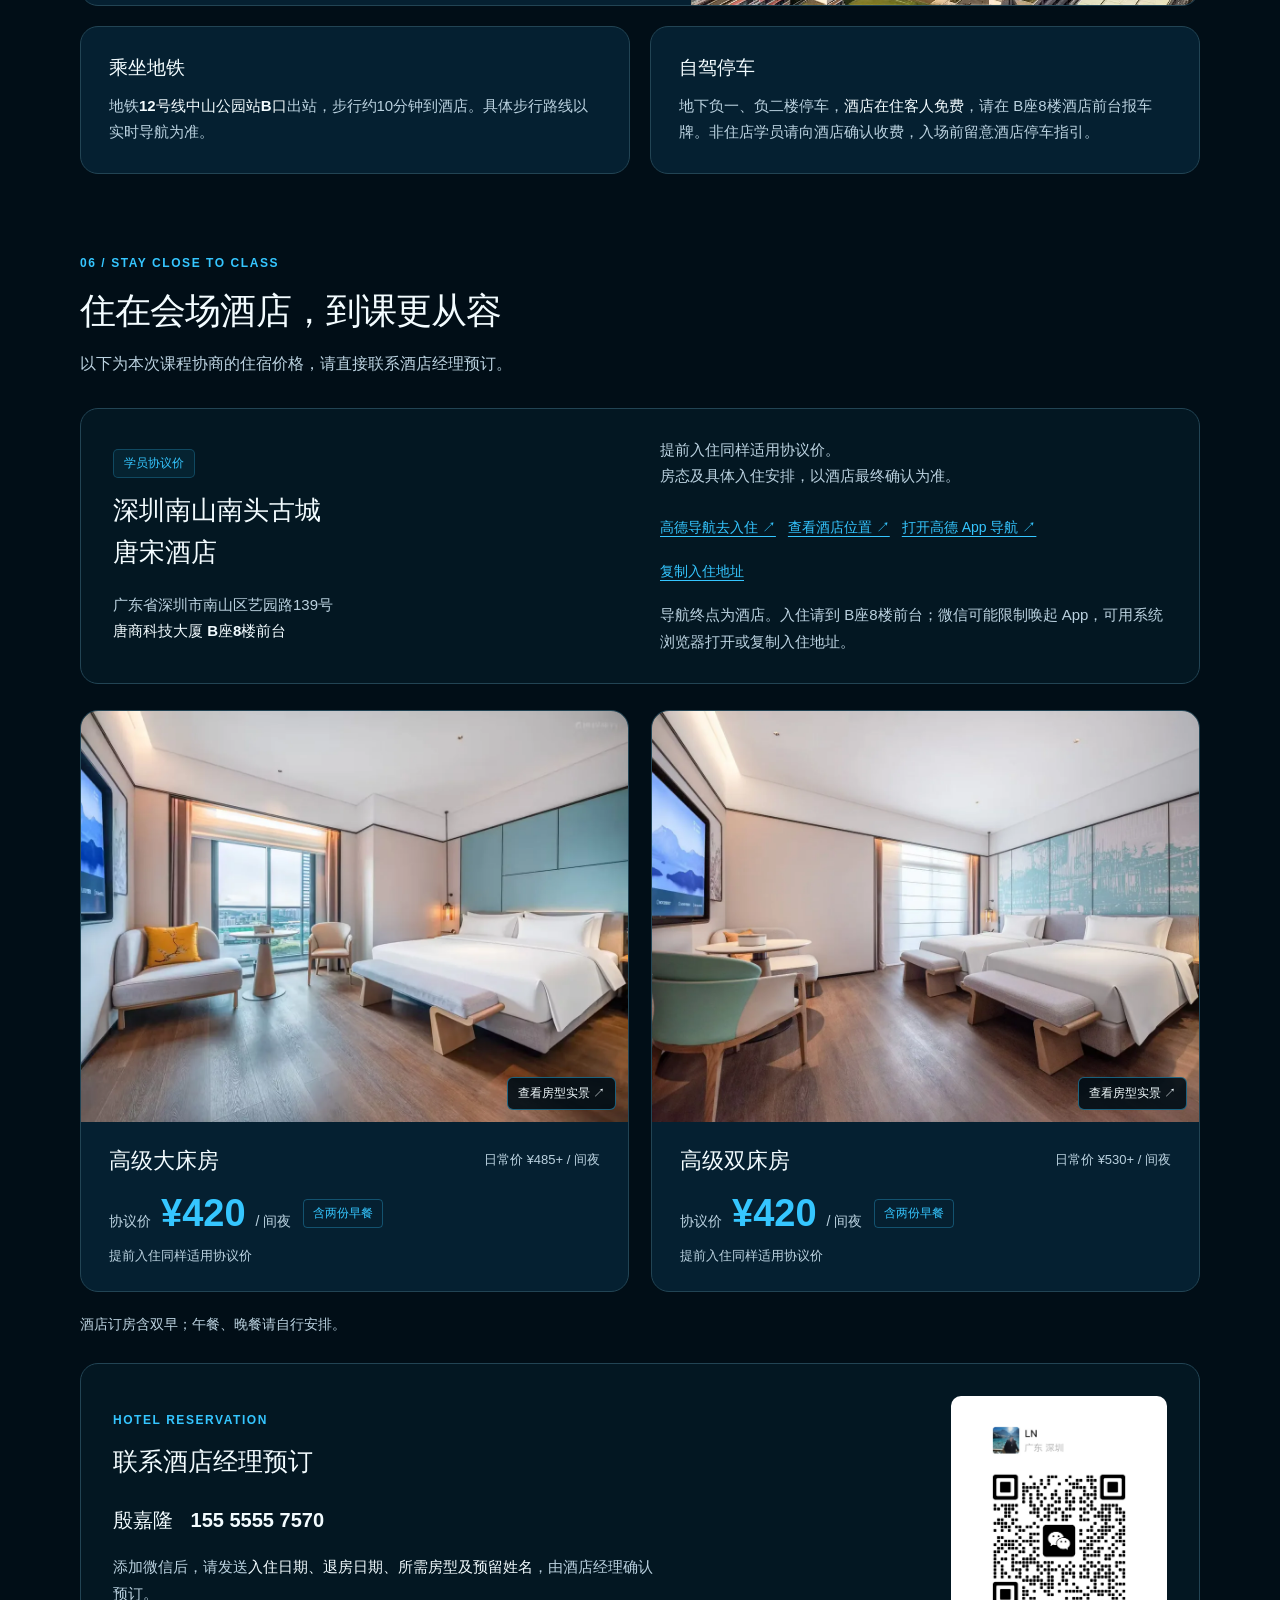
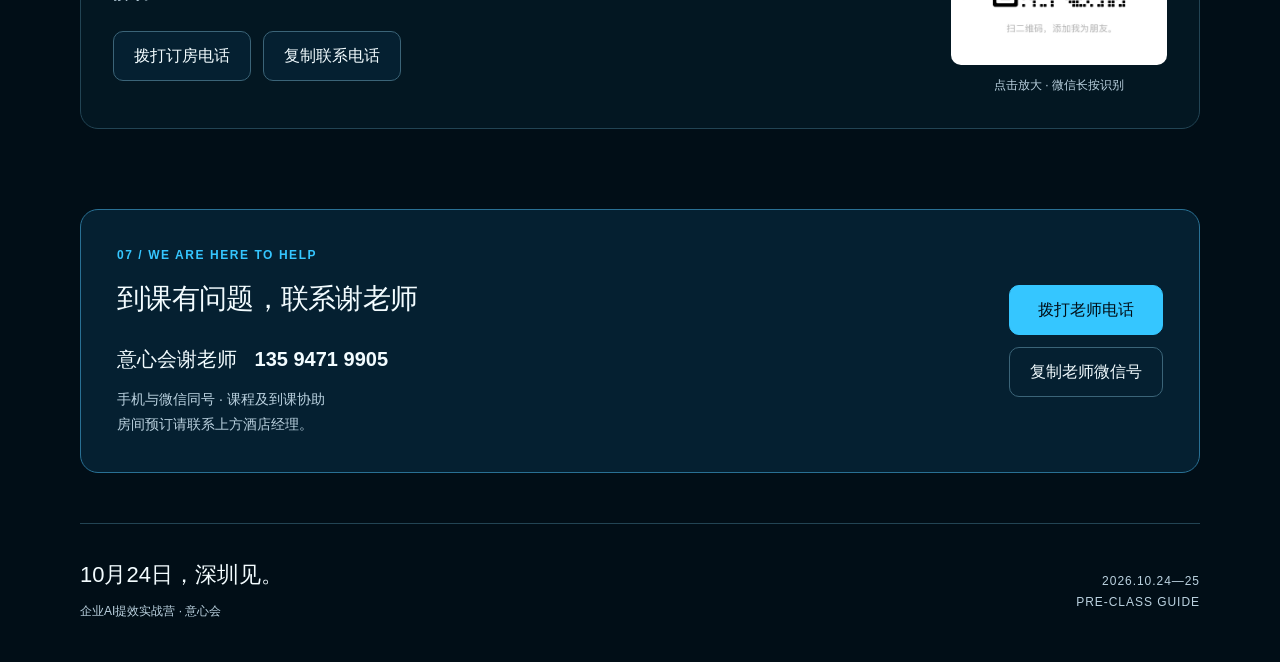
==== commit 0f8cb06d: "Refine lecturer portrait, dimensional five-level model and arrival note" ====
--- a/index.html
+++ b/index.html
@@ -20,7 +20,7 @@
   <link rel="apple-touch-icon" href="assets/share-logo-20261012.png">
   <link rel="canonical" href="https://yichinghui.github.io/enterprise-ai-productivity-camp-guide-2026-10/">
   <title>企业AI提效实战营｜深圳课前须知</title>
-  <link rel="stylesheet" href="styles.css?v=20261012-sz3">
+  <link rel="stylesheet" href="styles.css?v=20261012-sz4">
   <script src="config.js?v=20261012-sz3" defer></script>
   <script src="app.js?v=20261012-sz3" defer></script>
 </head>
@@ -46,6 +46,7 @@
         <a class="button secondary" data-link="venueNavigation" data-testid="hero-venue-nav" href="https://m.amap.com/navigation/index/sort=dist&amp;autoSearch=1&amp;naviType=car&amp;daddr=113.927476,22.550902,%E5%94%90%E5%95%86%E7%A7%91%E6%8A%80%E5%A4%A7%E5%8E%A6A%E6%A0%8B&amp;src=yixinhui&amp;callnative=0&amp;innersrc=uriapi">高德导航到会场 <span aria-hidden="true">↗</span></a>
         <a class="button secondary" data-link="hotelNavigation" data-testid="hero-hotel-nav" href="https://m.amap.com/navigation/index/sort=dist&amp;autoSearch=1&amp;naviType=car&amp;daddr=113.926429,22.550971,%E6%B7%B1%E5%9C%B3%E5%8D%97%E5%B1%B1%E7%A7%91%E6%8A%80%E5%9B%AD%E5%8D%97%E5%A4%B4%E5%8F%A4%E5%9F%8E%E5%94%90%E5%AE%8B%E9%85%92%E5%BA%97&amp;src=yixinhui&amp;callnative=0&amp;innersrc=uriapi">高德导航到推荐协议价酒店 <span aria-hidden="true">↗</span></a>
       </div>
+      <p class="hero-arrival-note"><span>位置提醒</span>推荐入住酒店与课程会场位于相邻的 A/B 两座楼：<strong>上课去 A座30楼，入住去 B座8楼。</strong></p>
       <nav class="section-nav" aria-label="页面内容导航"><a href="#schedule">课程日程</a><a href="#prepare">学员须知</a><a href="#venue">会场交通</a><a href="#hotel">酒店入住</a><a href="#contact">联系老师</a></nav>
     </section>
 
@@ -92,21 +93,32 @@
     <section id="lecturer" class="section" aria-labelledby="lecturer-title">
       <div class="section-heading"><p class="eyebrow">04 / YOUR LECTURER</p><h2 id="lecturer-title">授课老师</h2></div>
       <article class="lecturer-card">
-        <div class="lecturer-image"><img src="assets/lecturer-portrait.webp" alt="讲师狼格拉底在实战营现场授课" width="1800" height="1198" loading="lazy" decoding="async"></div>
+        <div class="lecturer-image">
+          <img src="assets/lecturer-portrait.webp" alt="讲师狼格拉底在实战营现场授课" width="1800" height="1198" loading="lazy" decoding="async">
+          <div class="lecturer-profile"><p class="eyebrow">LECTURER</p><h3>狼格拉底</h3><p class="lecturer-roles">AI提效艺术家 · 意心会创始人<br>3家AI原生基因公司创始人<br>「企业AI提效五层级模型」提出者</p><p class="lecturer-intro">从真实企业经营、咨询与业务落地出发，分享个人 AI 协作、工作方法沉淀和组织 AI 化的实践经验。</p></div>
+        </div>
         <div class="lecturer-copy">
-          <div class="lecturer-profile"><p class="eyebrow">LECTURER</p><h3>狼格拉底</h3><p class="lecturer-roles">AI提效艺术家 · 意心会创始人<br>3家AI原生基因公司创始人<br>「企业AI提效五层级模型」提出者</p><p class="lecturer-intro">从真实企业经营、咨询与业务落地出发，分享个人 AI 协作、工作方法沉淀和组织 AI 化的实践经验。</p></div>
           <figure class="productivity-model" aria-labelledby="model-title">
             <figcaption id="model-title">企业AI提效五层级模型</figcaption>
-            <ol class="model-rings" aria-label="由内向外，从单点工具到系统智能">
+            <div class="model-stage">
+              <div class="model-foundation" aria-hidden="true"></div>
+              <ol class="model-rings" aria-label="由内向外，从单点工具到系统智能">
               <li class="model-level level-1"><div><strong>单点工具级</strong><span>Prompt</span></div></li>
               <li class="model-level level-2"><div><strong>任务辅助级</strong><span>Context · 上下文</span></div></li>
               <li class="model-level level-3"><div><strong>知识协同级</strong><span>知识库 · Skill · SOP</span></div></li>
               <li class="model-level level-4"><div><strong>流程运营级</strong><span>自动抓取 · 事件触发 · 推送</span></div></li>
               <li class="model-level level-5"><div><strong>系统智能级</strong><span>反馈闭环 · 持续进化</span></div></li>
-            </ol>
-            <p class="model-caption">由内向外，逐级拓展企业 AI 能力</p>
+              </ol>
+              <svg class="model-growth" viewBox="0 0 400 464" fill="none" aria-hidden="true" focusable="false">
+                <defs><linearGradient id="growth-light" x1="200" y1="450" x2="200" y2="60" gradientUnits="userSpaceOnUse"><stop stop-color="#35C6FF" stop-opacity="0"/><stop offset=".65" stop-color="#35C6FF" stop-opacity=".5"/><stop offset="1" stop-color="#B0F3FF"/></linearGradient></defs>
+                <path d="M198 445C74 436 20 333 25 226C29 147 62 88 91 61M202 445C326 436 380 333 375 226C371 147 338 88 309 61" stroke="url(#growth-light)" stroke-width="1.4"/>
+                <path d="m81 63 11-4-1 12m228-8-11-4 1 12" stroke="#92E8FF" stroke-width="1.6" stroke-linecap="round" stroke-linejoin="round"/>
+                <circle cx="200" cy="445" r="3" fill="#B0F3FF"/>
+              </svg>
+            </div>
+            <p class="model-caption">由内向外生长<span>逐级拓展企业 AI 能力</span></p>
           </figure>
-          <div class="lecturer-stats" aria-label="讲师服务实践"><div><strong>200+</strong><span>企业服务</span></div><div><strong>300+</strong><span>智能体 / Skills</span></div><div><strong>1000+</strong><span>授课学员</span></div></div>
+          <div class="lecturer-validation"><p class="validation-label">实践验证</p><div class="lecturer-stats" aria-label="讲师服务实践"><div><strong>200+</strong><span>企业服务</span></div><div><strong>300+</strong><span>智能体 / Skills</span></div><div><strong>1000+</strong><span>授课学员</span></div></div></div>
         </div>
       </article>
     </section>
--- a/styles.css
+++ b/styles.css
@@ -65,56 +65,89 @@
 }
 @media(max-width:350px){.brand{width:150px}.lecturer-copy{padding:20px}.image-tools .button{font-size:13px;padding-inline:10px}}
 
-/* Five levels retain the lecturer's bottom-tangent nested model. Text stays
-   real HTML and does not shrink as a raster/SVG label on narrow phones. */
-.lecturer-card{grid-template-columns:minmax(0,.72fr) minmax(0,1.8fr)}
-.lecturer-image{position:relative;min-height:0;overflow:hidden}
-.lecturer-image img{position:absolute;inset:0;height:100%;object-fit:cover;object-position:62% center}
-.lecturer-copy{display:grid;grid-template-columns:minmax(0,1fr) 290px;gap:0 22px;padding:28px}
-.lecturer-profile{min-width:0;align-self:center}
-.lecturer-copy h3{font-size:32px}
-.lecturer-roles{font-size:15px;margin-top:18px}
-.lecturer-intro{font-size:15px;margin-top:20px}
-.lecturer-stats{grid-column:1 / -1}
-.productivity-model{margin:0;width:100%;max-width:350px;justify-self:center;align-self:center}
-.productivity-model figcaption{text-align:center;font-size:14px;font-weight:600;color:var(--text);margin-bottom:14px}
-.model-rings{position:relative;isolation:isolate;list-style:none;padding:0;margin:0;width:100%;aspect-ratio:1 / 1.12}
-.model-level{position:absolute;bottom:0;left:50%;transform:translateX(-50%);border:1.5px solid #35c6ff99;border-radius:50%;text-align:center;background:linear-gradient(180deg,#07364c88,#05203122)}
-.model-level>div{position:absolute;left:50%;top:10px;transform:translateX(-50%);width:max-content;max-width:100%}
-.model-level strong{display:block;color:var(--text);font-size:15px;line-height:1.5;white-space:nowrap;font-weight:600}
-.model-level span{display:block;font-size:10px;line-height:1.6;color:var(--muted);white-space:nowrap}
-.level-1{width:32%;height:25%;z-index:5;border-color:var(--accent);background:#06354a}
-.level-2{width:49%;height:44%;z-index:4}
-.level-3{width:66%;height:63%;z-index:3}
-.level-4{width:83%;height:82%;z-index:2}
-.level-5{width:100%;height:100%;z-index:1;border-color:#35c6ffcc}
+/* The identity lives on the real photograph. A scrim, not baked-in text,
+   keeps the portrait readable and lets the copy reflow on small phones. */
+.hero-arrival-note{font-size:13px;line-height:1.8;margin-top:18px;padding-left:12px;border-left:2px solid var(--accent)}
+.hero-arrival-note>span{color:var(--accent);font-weight:600;margin-right:10px}
+.hero-arrival-note strong{font-weight:500;color:var(--text)}
+.lecturer-card{grid-template-columns:minmax(0,1.1fr) minmax(0,1fr);align-items:stretch}
+.lecturer-image{position:relative;display:grid;align-items:end;min-height:660px;overflow:hidden;isolation:isolate;background:#02131f}
+.lecturer-image img{position:absolute;inset:0;height:100%;width:100%;object-fit:cover;object-position:63% center;z-index:-2}
+.lecturer-image::after{content:"";position:absolute;inset:0;z-index:-1;background:linear-gradient(180deg,#010e1700 28%,#010e1740 42%,#010e17e8 66%,#010e17f5 100%)}
+.lecturer-profile{min-width:0;position:relative;align-self:end;padding:280px 36px 36px}
+.lecturer-profile .eyebrow{font-size:11px;letter-spacing:.2em;color:#8de0ff;margin-bottom:8px}
+.lecturer-profile h3{font-size:40px;letter-spacing:.04em;text-shadow:0 2px 14px #0009}
+.lecturer-roles{font-size:15px;line-height:1.9;color:#8de0ff;margin:16px 0 0}
+.lecturer-intro{font-size:15px;line-height:1.9;color:var(--text);margin-top:20px;padding-top:18px;border-top:1px solid #85dfff40;text-shadow:0 1px 6px #0008}
+.lecturer-copy{display:flex;flex-direction:column;justify-content:center;gap:28px;padding:32px;background:radial-gradient(ellipse at 50% 45%,#0b425433,transparent 65%),var(--section)}
+.productivity-model{margin:0;width:100%;max-width:380px;align-self:center}
+.productivity-model figcaption{text-align:center;font-size:18px;font-weight:600;color:var(--text);letter-spacing:.03em;margin-bottom:20px}
+/* Five nested curved shells share a growth origin. Opaque layers, reflective
+   rims and a low elliptical foundation create depth without animation. */
+.model-stage{position:relative;padding:0 12px 18px}
+.model-rings{position:relative;isolation:isolate;list-style:none;padding:0;margin:0;width:100%;aspect-ratio:1 / 1.16}
+.model-level{position:absolute;bottom:0;left:50%;transform:translateX(-50%);border:1px solid #75e1ff85;border-radius:50%;text-align:center;background:radial-gradient(ellipse at 24% 22%,#307c904d 0,transparent 42%),linear-gradient(115deg,#155268 0%,#0b2d40 45%,#03141f 84%);box-shadow:inset 3px 3px 6px #b2f6ff38,inset -7px -2px 14px #0007,0 -3px 12px #0007;overflow:hidden}
+.model-level::before{content:"";position:absolute;inset:0;border-radius:inherit;background:linear-gradient(135deg,#c7f8ffbb 0%,#4ac5e800 28%,#040f1b00 65%,#46ceff88 100%);padding:2px;mask:linear-gradient(#fff 0 0) content-box,linear-gradient(#fff 0 0);mask-composite:exclude;pointer-events:none}
+.model-level::after{content:"";position:absolute;inset:5px 7px 6px 6px;border-radius:inherit;border-left:1px solid #b8f4ff30;border-top:1px solid #b8f4ff18;pointer-events:none}
+.model-level>div{position:absolute;left:50%;top:4%;transform:translateX(-50%);width:max-content;max-width:100%;z-index:1;text-shadow:0 2px 5px #00101ce6}
+.model-level strong{display:block;color:var(--text);font-size:18px;line-height:1.5;white-space:nowrap;font-weight:600}
+.model-level span{display:block;font-size:12px;line-height:1.65;color:#c3dfeb;white-space:nowrap}
+.level-1{width:32%;height:24%;z-index:5;border-color:#9aefff;background:radial-gradient(ellipse at 32% 16%,#5fc7da80,transparent 58%),linear-gradient(130deg,#166785,#07334c 65%,#031b2a);box-shadow:inset 3px 3px 10px #b8f5ff60,inset -5px -3px 12px #00101c,0 0 18px #35c6ff30,0 -3px 14px #0007}
+.level-2{width:49%;height:43%;z-index:4}
+.level-3{width:66%;height:62%;z-index:3}
+.level-4{width:83%;height:81%;z-index:2}
+.level-5{width:100%;height:100%;z-index:1;border-color:#91e9ffa6}
 .level-1>div{top:50%;transform:translate(-50%,-50%)}
-.level-1 strong{font-size:12px}
-.model-caption{text-align:center;font-size:11px;margin-top:12px}
+.level-1 strong{font-size:15px}
+.model-foundation{position:absolute;left:6%;right:6%;height:30px;bottom:4px;border:1px solid #5ddcff4d;border-radius:50%;background:radial-gradient(ellipse,#71e9ff50 0%,#35c6ff18 30%,#05203100 68%);box-shadow:0 7px 12px #0006,inset 0 -4px 5px #03131c}
+.model-foundation::after{content:"";position:absolute;inset:8px 26%;border-radius:50%;background:#8beaff50;filter:blur(5px)}
+.model-growth{position:absolute;inset:0;width:100%;height:100%;pointer-events:none}
+.model-caption{text-align:center;font-size:13px;line-height:1.8;color:#8de0ff;margin-top:10px;letter-spacing:.05em}
+.model-caption span{display:block;color:var(--muted);font-size:12px;letter-spacing:0}
+.lecturer-validation{padding-top:20px;border-top:1px solid #85dfff30}
+.validation-label{display:flex;align-items:center;gap:9px;font-size:12px;letter-spacing:.14em;color:#8de0ff;margin-bottom:15px}
+.validation-label::before{content:"";width:18px;height:1px;background:#8de0ff}
+.lecturer-stats{margin-top:0;padding-top:0;border-top:0;gap:12px}
+.lecturer-stats strong{font-size:32px;font-weight:700;font-variant-numeric:tabular-nums;letter-spacing:-.02em}
+.lecturer-stats span{font-size:12px;white-space:nowrap}
 .room-heading{flex-wrap:wrap;gap:6px 14px}
 .room-regular{color:var(--muted);font-size:13px;white-space:nowrap}
 .room-price .breakfast{font-size:12px;white-space:nowrap;align-self:center;margin-left:2px}
 @media(min-width:641px){.hero-actions .button{min-width:0;padding-inline:22px}}
-@media(min-width:801px) and (max-width:1100px){
-  .lecturer-card{grid-template-columns:240px minmax(0,1fr)}
-  .lecturer-copy{grid-template-columns:1fr;padding:28px}
-  .productivity-model{margin-top:28px;max-width:320px}
-}
+@media(min-width:801px) and (max-width:1100px){.lecturer-copy{padding:24px}.lecturer-profile{padding-inline:28px}.model-level strong{font-size:16px}.level-1 strong{font-size:13px}.model-level span{font-size:11px}}
 @media(max-width:800px){
   .lecturer-card{grid-template-columns:1fr}
-  .lecturer-image img{position:static;height:auto;object-fit:contain}
-  .lecturer-copy{grid-template-columns:minmax(0,1fr) 290px;padding:28px}
+  .lecturer-image{min-height:640px}
+  .lecturer-image img{position:absolute;height:100%;object-fit:cover;object-position:63% center}
+  .lecturer-profile{padding:300px 32px 32px}
+  .lecturer-copy{padding:32px}
 }
 @media(max-width:640px){
-  .lecturer-copy{grid-template-columns:minmax(0,1fr);padding:24px}
-  .productivity-model{margin-top:28px;max-width:330px}
-  .lecturer-copy h3{font-size:30px}
+  .hero-arrival-note{font-size:12px;margin-top:16px}
+  .hero-arrival-note>span{display:block;margin-bottom:4px}
+  .lecturer-image{min-height:600px}
+  .lecturer-profile{padding:290px 24px 28px}
+  .lecturer-profile h3{font-size:34px}
+  .lecturer-roles,.lecturer-intro{font-size:14px}
+  .lecturer-intro{margin-top:18px;padding-top:16px}
+  .lecturer-copy{padding:26px 20px;gap:24px}
+  .productivity-model{max-width:350px;margin-top:0}
+  .productivity-model figcaption{font-size:16px}
+  .model-stage{padding-inline:8px}
+  .model-level strong{font-size:16px}
+  .level-1 strong{font-size:13px}
+  .model-level span{font-size:11px}
+  .lecturer-stats strong{font-size:30px}
 }
 @media(max-width:350px){
-  .lecturer-copy{padding:20px}
-  .model-level strong{font-size:14px}
+  .lecturer-profile{padding:290px 20px 24px}
+  .lecturer-profile h3{font-size:32px}
+  .lecturer-copy{padding-inline:16px}
+  .model-level strong{font-size:15px}
   .level-1 strong{font-size:12px}
-  .model-level span{font-size:9px}
+  .model-level span{font-size:10.5px}
+  .lecturer-stats strong{font-size:26px}
+  .lecturer-stats span{font-size:10px}
 }
 
 /* Shenzhen arrival distinction is information, not a map of guessed entrances. */
